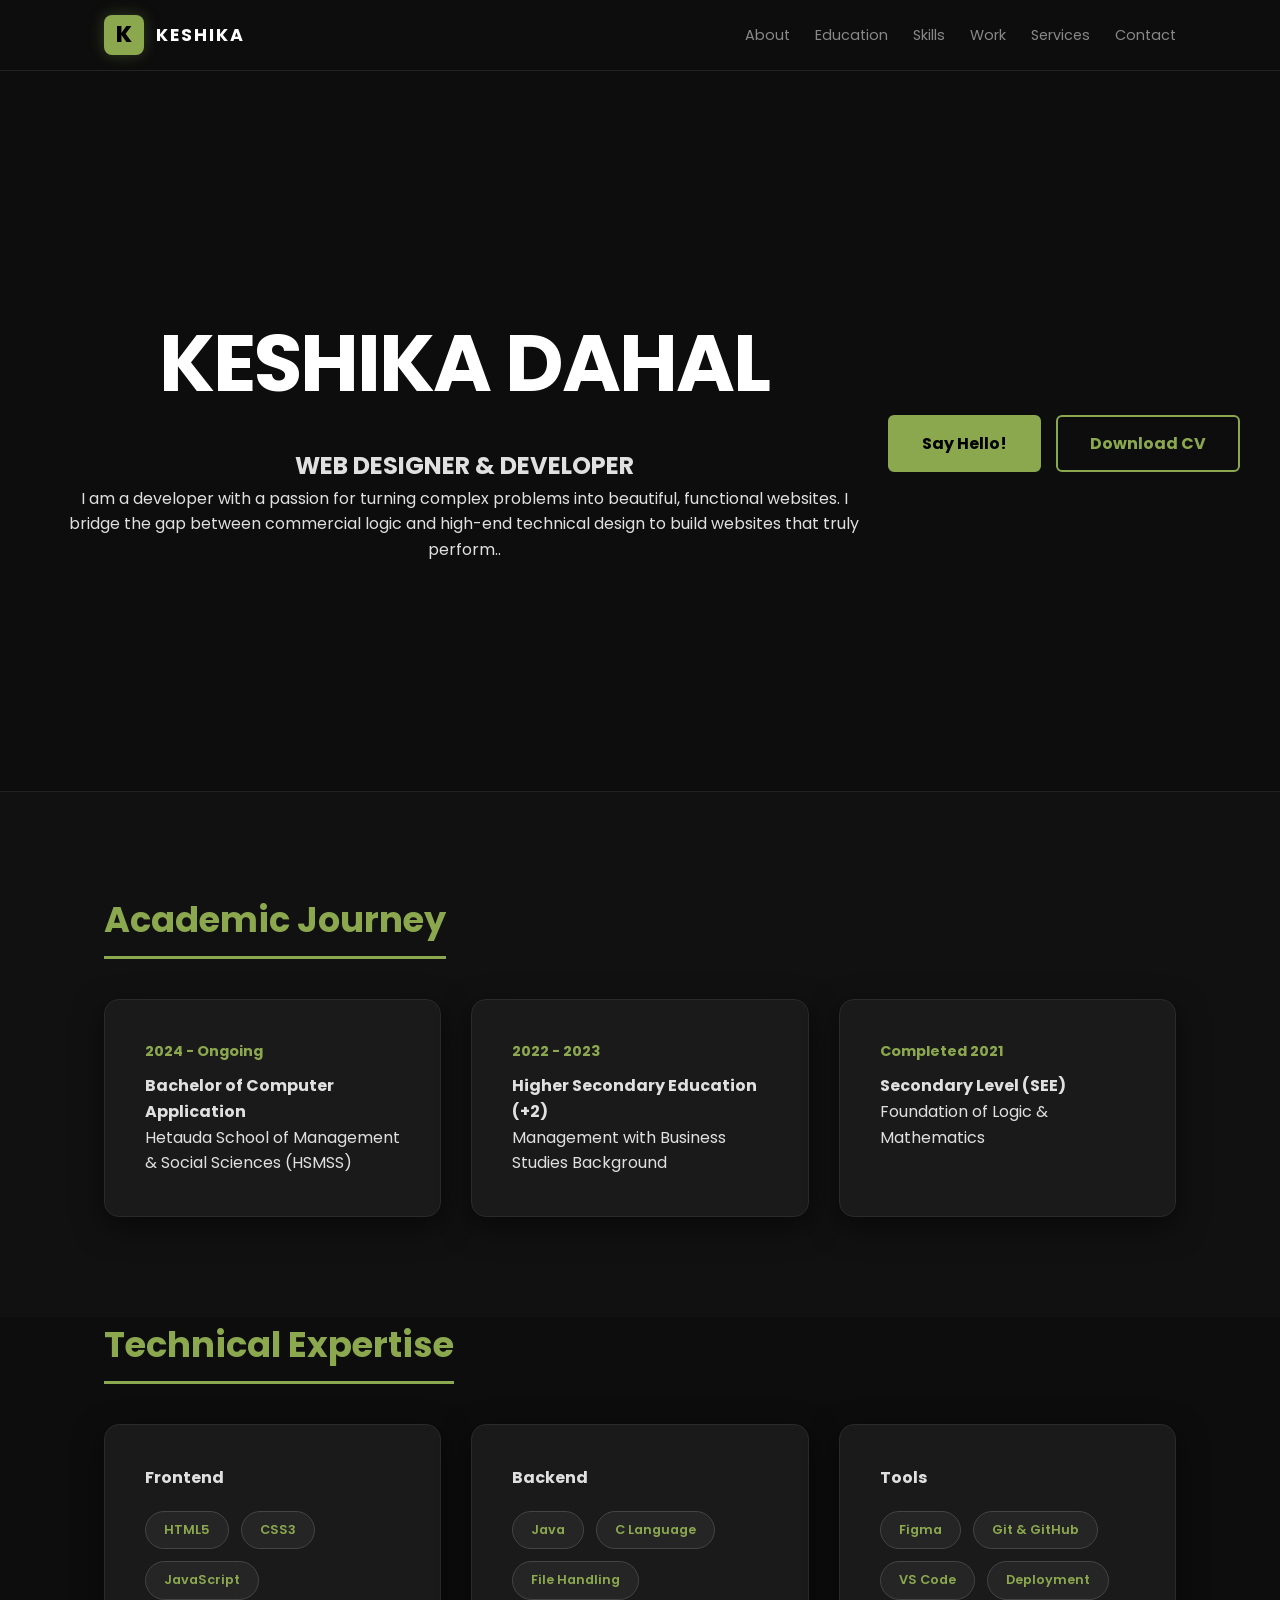
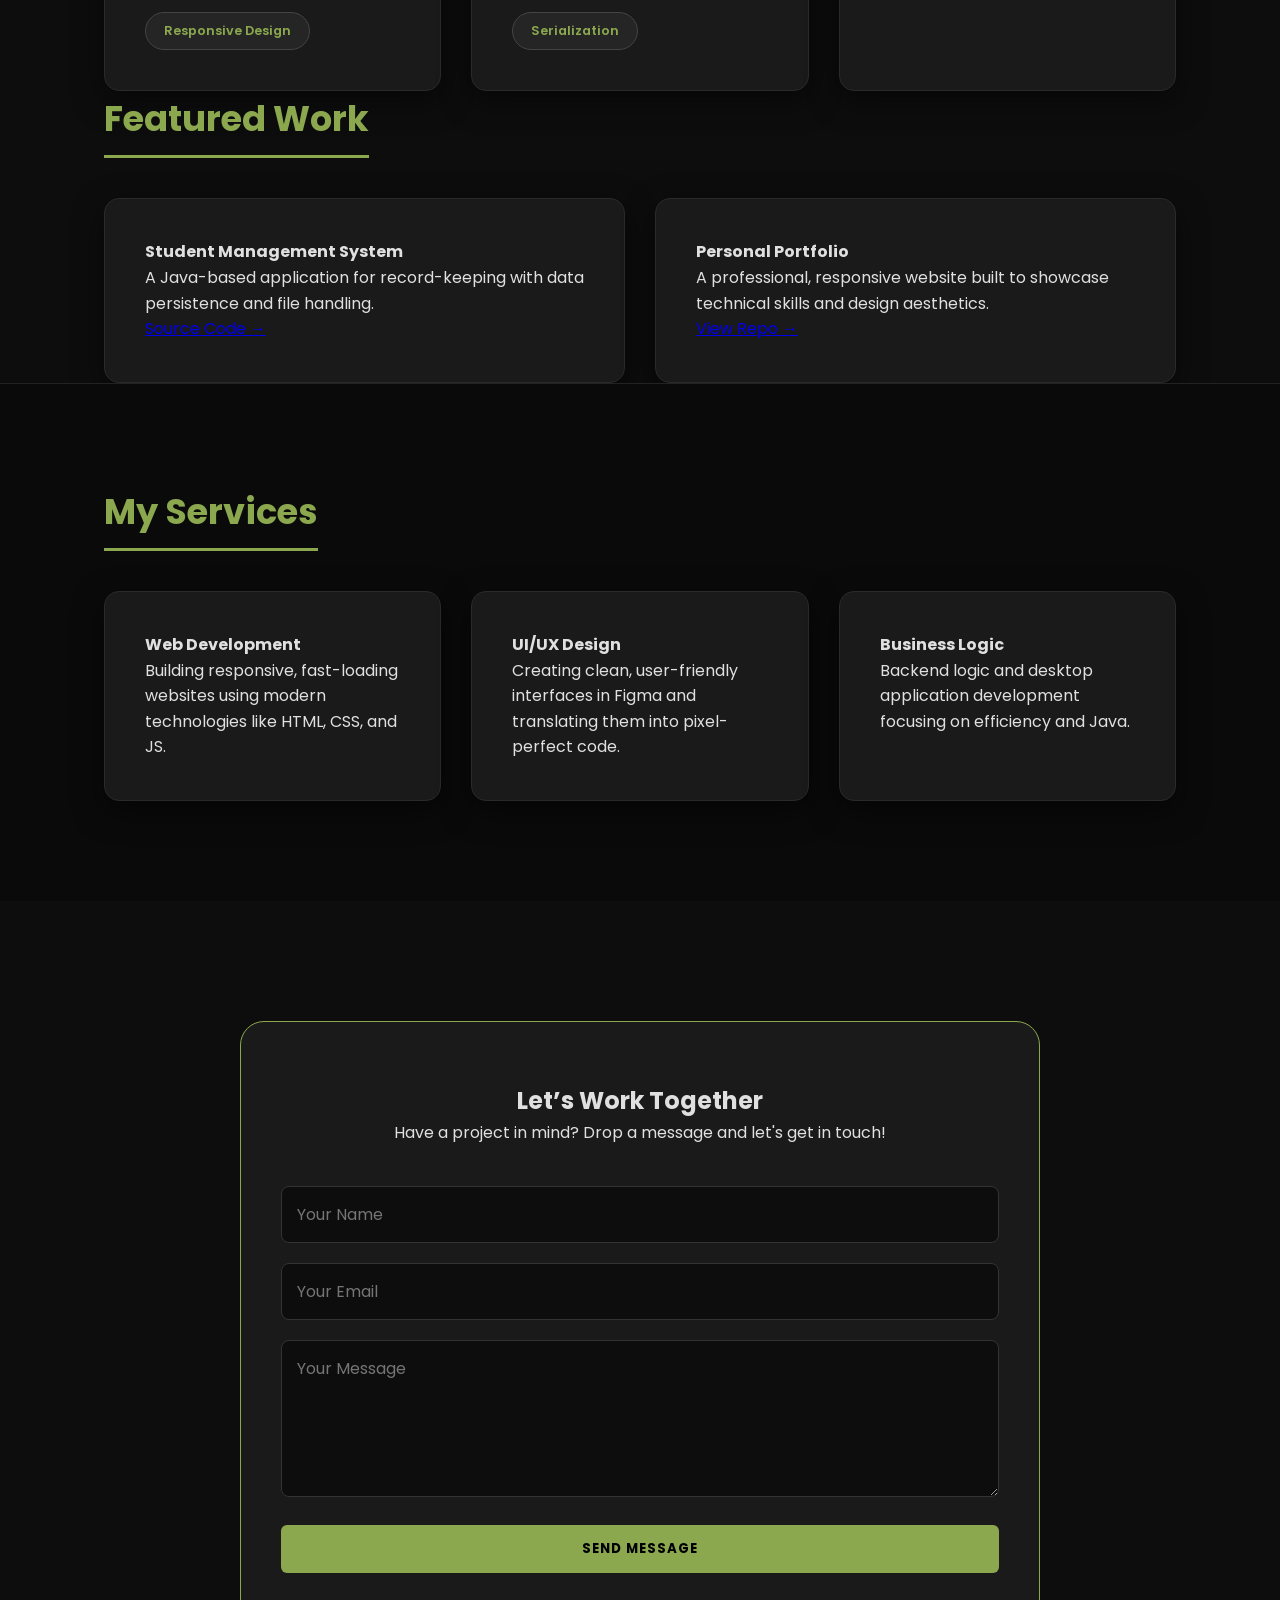
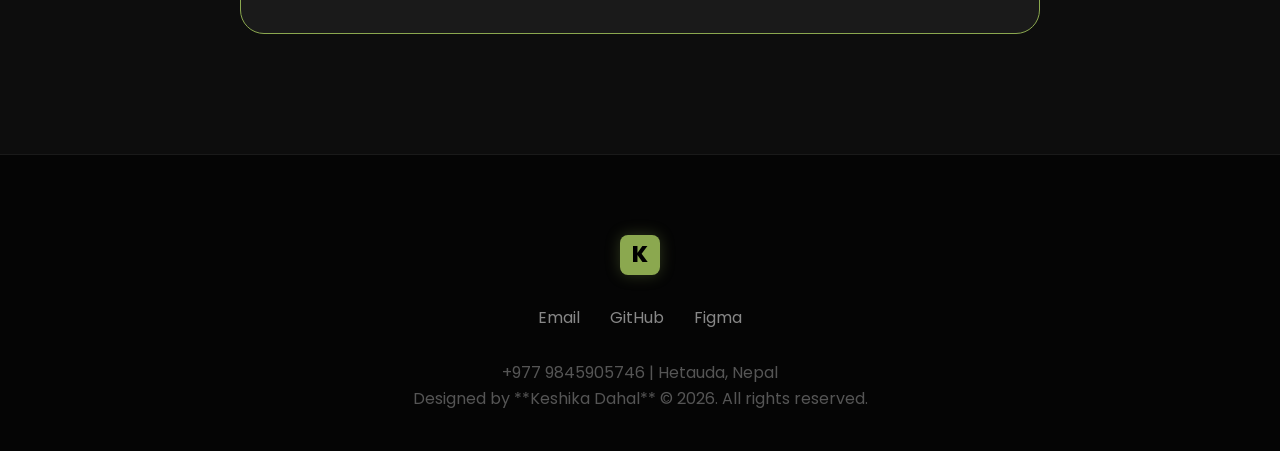
==== index.html @ 58e31f7b "Update index.html" ====
<!DOCTYPE html>
<html lang="en">
<head>
    <meta charset="UTF-8">
    <meta name="viewport" content="width=device-width, initial-scale=1.0">
    <title>Keshika Dahal | Portfolio</title>
    
    <link rel="icon" type="image/x-icon" href="favicon.ico">
    
    <link rel="stylesheet" href="style.css">
    <link href="https://fonts.googleapis.com/css2?family=Poppins:wght@300;400;600;700&display=swap" rel="stylesheet">
</head>
<body>

    <header>
        <nav class="container">
            <div class="logo-wrapper">
                <span class="logo-icon">K</span>
                <span class="logo-text">KESHIKA</span>
            </div>

            <input type="checkbox" id="menu-toggle">
            <label for="menu-toggle" class="hamburger">
                <span></span><span></span><span></span>
            </label>
            
            <ul class="nav-links">
                <li><a href="#about">About</a></li>
                <li><a href="#education">Education</a></li>
                <li><a href="#skills">Skills</a></li>
                <li><a href="#projects">Work</a></li>
                <li><a href="#services">Services</a></li>
                <li><a href="#contact">Contact</a></li>
            </ul>
        </nav>
    </header>

    <section id="about" class="hero container reveal">
        <div class="hero-content">
            <h1>KESHIKA DAHAL</h1>
            <h2>WEB DESIGNER & DEVELOPER</h2>
            <p>I am a developer with a passion for turning complex problems into beautiful, functional websites. I bridge the gap between commercial logic and high-end technical design to build websites that truly perform..</p>
</div>
            <div class="hero-btns">
                <a href="#contact" class="btn">Say Hello!</a>
                <a href="my-resume.pdf" download class="btn btn-outline">Download CV</a>
            </div>
        </div>
    </section>

    <section id="education" class="details-section reveal">
        <div class="container">
            <h3 class="section-title">Academic Journey</h3>
            <div class="edu-grid">
                <div class="edu-card">
                    <span class="date">2024 - Ongoing</span>
                    <h4>Bachelor of Computer Application</h4>
                    <p>Hetauda School of Management & Social Sciences (HSMSS)</p>
                </div>
                <div class="edu-card">
                    <span class="date">2022 - 2023</span>
                    <h4>Higher Secondary Education (+2)</h4>
                    <p>Management with Business Studies Background</p>
                </div>
                <div class="edu-card">
                    <span class="date">Completed 2021</span>
                    <h4>Secondary Level (SEE)</h4>
                    <p>Foundation of Logic & Mathematics</p>
                </div>
            </div>
        </div>
    </section>

    <section id="skills" class="container projects-section reveal">
        <h3 class="section-title">Technical Expertise</h3>
        <div class="projects-grid">
            <div class="proj-card">
                <h4>Frontend</h4>
                <div class="skills-wrapper">
                    <span class="tag">HTML5</span><span class="tag">CSS3</span>
                    <span class="tag">JavaScript</span><span class="tag">Responsive Design</span>
                </div>
            </div>
            <div class="proj-card">
                <h4>Backend</h4>
                <div class="skills-wrapper">
                    <span class="tag">Java</span><span class="tag">C Language</span>
                    <span class="tag">File Handling</span><span class="tag">Serialization</span>
                </div>
            </div>
            <div class="proj-card">
                <h4>Tools</h4>
                <div class="skills-wrapper">
                    <span class="tag">Figma</span><span class="tag">Git & GitHub</span>
                    <span class="tag">VS Code</span><span class="tag">Deployment</span>
                </div>
            </div>
        </div>
    </section>

    <section id="projects" class="container projects-section reveal">
        <h3 class="section-title">Featured Work</h3>
        <div class="projects-grid">
            <div class="proj-card">
                <h4>Student Management System</h4>
                <p>A Java-based application for record-keeping with data persistence and file handling.</p>
                <a href="#" class="proj-link">Source Code →</a>
            </div>
            <div class="proj-card">
                <h4>Personal Portfolio</h4>
                <p>A professional, responsive website built to showcase technical skills and design aesthetics.</p>
                <a href="https://github.com/keshika043" class="proj-link">View Repo →</a>
            </div>
        </div>
    </section>

    <section id="services" class="services-section reveal">
        <div class="container">
            <h3 class="section-title">My Services</h3>
            <div class="projects-grid">
                <div class="proj-card">
                    <h4>Web Development</h4>
                    <p>Building responsive, fast-loading websites using modern technologies like HTML, CSS, and JS.</p>
                </div>
                <div class="proj-card">
                    <h4>UI/UX Design</h4>
                    <p>Creating clean, user-friendly interfaces in Figma and translating them into pixel-perfect code.</p>
                </div>
                <div class="proj-card">
                    <h4>Business Logic</h4>
                    <p>Backend logic and desktop application development focusing on efficiency and Java.</p>
                </div>
            </div>
        </div>
    </section>

    <section id="contact" class="contact-section container reveal">
        <div class="contact-box">
            <h2>Let’s Work Together</h2>
            <p>Have a project in mind? Drop a message and let's get in touch!</p>
            
            <form action="https://formspree.io/f/xeernqye" method="post" enctype="text/plain" class="contact-form">
                <div class="form-group">
                    <input type="text" name="name" placeholder="Your Name" required>
                </div>
                <div class="form-group">
                    <input type="email" name="email" placeholder="Your Email" required>
                </div>
                <div class="form-group">
                    <textarea name="message" rows="5" placeholder="Your Message" required></textarea>
                </div>
                <button type="submit" class="btn btn-submit">Send Message</button>
            </form>
        </div>
    </section>

    <footer>
        <div class="container">
            <div class="logo-wrapper" style="justify-content: center; margin-bottom: 20px;">
                <span class="logo-icon">K</span>
            </div>
            <div class="contact-methods">
                <a href="mailto:keshikadahal32@gmail.com">Email</a>
                <a href="https://github.com/keshika043">GitHub</a>
                <a href="https://figma.com/@keshika18">Figma</a>
            </div>
            <p>+977 9845905746 | Hetauda, Nepal</p>
            <p class="copyright">Designed by **Keshika Dahal** &copy; 2026. All rights reserved.</p>
        </div>
    </footer>

    <script>
        const observer = new IntersectionObserver((entries) => {
            entries.forEach(entry => {
                if (entry.isIntersecting) {
                    entry.target.classList.add('active');
                }
            });
        }, { threshold: 0.1 });
        document.querySelectorAll('.reveal').forEach((el) => observer.observe(el));
    </script>
</body>
</html>
---- style.css ----
:root {
    --primary: #8BA84F;   
    --accent: #1A1A1A;    
    --bg-dark: #0D0D0D;   
    --text-main: #E0E0E0; 
    --text-light: #fff;
    --card-shadow: 0 10px 30px rgba(0, 0, 0, 0.5);
}

* {
    margin: 0; padding: 0;
    box-sizing: border-box;
    font-family: 'Poppins', sans-serif;
    scroll-behavior: smooth;
}

body { background-color: var(--bg-dark); color: var(--text-main); line-height: 1.6; overflow-x: hidden; }
.container { max-width: 1200px; margin: 0 auto; padding: 0 5%; }

/* Reveal Animation */
.reveal { opacity: 0; transform: translateY(40px); transition: all 0.9s ease-out; }
.reveal.active { opacity: 1; transform: translateY(0); }

/* Logo Styling */
.logo-wrapper { display: flex; align-items: center; gap: 12px; }
.logo-icon {
    background: var(--primary);
    color: #000;
    font-weight: 800;
    font-size: 1.4rem;
    width: 40px;
    height: 40px;
    display: flex;
    justify-content: center;
    align-items: center;
    border-radius: 8px;
    box-shadow: 0 0 15px rgba(139, 168, 79, 0.3);
}
.logo-text {
    color: var(--text-light);
    font-weight: 700;
    letter-spacing: 2px;
    font-size: 1.1rem;
}

/* Header & Nav */
header { background-color: var(--bg-dark); border-bottom: 1px solid #222; padding: 15px 0; position: sticky; top: 0; z-index: 1000; }
nav { display: flex; justify-content: space-between; align-items: center; }
.nav-links { display: flex; list-style: none; }
.nav-links li a { color: #888; text-decoration: none; font-size: 0.9rem; margin-left: 25px; transition: 0.3s; }
.nav-links li a:hover { color: var(--primary); }

#menu-toggle { display: none; }

/* Hero */
.hero { 
    display: flex; 
    justify-content: center; 
    align-items: center; 
    text-align: center; /* This centers all your text */
    padding: 150px 0; 
    min-height: 80vh; /* Makes it feel big and airy */
}

.hero-content { 
    max-width: 800px; /* Keeps the text from stretching too wide */
    margin: 0 auto;
}

.hero-content h1 { 
    font-size: 5rem; /* Larger, more confident title */
    color: var(--text-light); 
    letter-spacing: -2px; 
    margin-bottom: 20px;
}

.hero-btns { 
    justify-content: center; /* Centers your buttons */
    margin-top: 40px; 
}
/* Buttons */
.hero-btns { display: flex; gap: 15px; margin-top: 25px; }
.btn {
    display: inline-block; padding: 14px 32px; background: var(--primary);
    color: #000; text-decoration: none; font-weight: 700;
    border-radius: 6px; transition: 0.3s; border: 2px solid var(--primary);
    cursor: pointer;
}
.btn:hover { background: transparent; color: var(--primary); transform: translateY(-5px); }
.btn-outline { background: transparent; color: var(--primary); }

/* Details Sections */
.details-section { background-color: #111; padding: 100px 0; border-top: 1px solid #222; }
.services-section { padding: 100px 0; background-color: #0A0A0A; border-top: 1px solid #222; }
.section-title { font-size: 2.2rem; color: var(--primary); margin-bottom: 40px; border-bottom: 3px solid var(--primary); display: inline-block; padding-bottom: 8px; }

/* Grids */
.edu-grid, .projects-grid { display: grid; grid-template-columns: repeat(auto-fit, minmax(300px, 1fr)); gap: 30px; }
.edu-card, .proj-card { 
    background: var(--accent); padding: 40px; border-radius: 15px; 
    box-shadow: var(--card-shadow); transition: 0.4s; border: 1px solid #2a2a2a;
}
.edu-card:hover, .proj-card:hover { transform: translateY(-12px); border-color: var(--primary); }
.date { font-weight: 700; color: var(--primary); font-size: 0.9rem; margin-bottom: 10px; display: block; }

/* Tags */
.skills-wrapper { display: flex; flex-wrap: wrap; gap: 12px; margin-top: 20px; }
.tag { background: #252525; padding: 8px 18px; border-radius: 30px; color: var(--primary); font-size: 0.8rem; font-weight: 600; border: 1px solid #444; }

/* Contact Form */
.contact-section { padding: 120px 0; text-align: center; }
.contact-box { background: var(--accent); padding: 60px 40px; border-radius: 24px; border: 1px solid var(--primary); max-width: 800px; margin: 0 auto; }
.contact-form { margin-top: 40px; display: flex; flex-direction: column; gap: 20px; text-align: left; }
.form-group input, .form-group textarea {
    width: 100%; padding: 15px; background: #0D0D0D; border: 1px solid #333; border-radius: 8px;
    color: var(--text-main); font-size: 1rem; transition: 0.3s; outline: none;
}
.btn-submit { width: 100%; border: none; text-transform: uppercase; letter-spacing: 1px; }

/* Footer */
footer { background: #050505; color: #555; padding: 80px 0 40px; text-align: center; border-top: 1px solid #1a1a1a; }
.contact-methods { display: flex; justify-content: center; gap: 30px; margin: 30px 0; }
.contact-methods a { color: #888; text-decoration: none; font-size: 1rem; transition: 0.3s; }
.contact-methods a:hover { color: var(--primary); }

/* Responsive Mobile Logic */
@media (max-width: 850px) {
    .hero { flex-direction: column-reverse; text-align: center; }
    .hero-content h1 { font-size: 2.8rem; }
    
    .hamburger { 
        display: flex; 
        flex-direction: column; 
        gap: 4px; 
        cursor: pointer;
        margin-left: auto; 
    }
    .hamburger span { width: 22px; height: 3px; background: white; border-radius: 2px; }

    .nav-links { 
        display: none; 
        position: absolute; 
        top: 60px; 
        left: 0; 
        width: 100%; 
        background: var(--bg-dark); 
        flex-direction: column; 
        padding: 20px 0; 
        border-bottom: 1px solid #222;
    }
    .nav-links li { margin: 10px 0; text-align: center; }
    .nav-links li a { margin-left: 0; }
    #menu-toggle:checked ~ .nav-links { display: flex; }
}
/* Skill Chips Styling */
.skills-container {
    display: flex;
    flex-wrap: wrap;
    justify-content: center; /* Centering since we have no photo */
    gap: 12px;
    margin-top: 30px;
}

.skill-chip {
    padding: 10px 22px;
    background: rgba(139, 168, 79, 0.1); /* Very light olive tint */
    border: 1px solid var(--primary); /* Your olive green border */
    color: var(--primary);
    border-radius: 50px;
    font-size: 0.9rem;
    font-weight: 600;
    transition: all 0.3s ease;
    cursor: default;
}

/* The Hover Effect - Makes it feel like an App */
.skill-chip:hover {
    background: var(--primary);
    color: #0c120c; /* Your dark background color */
    transform: translateY(-5px);
    box-shadow: 0 5px 15px rgba(139, 168, 79, 0.4);
}
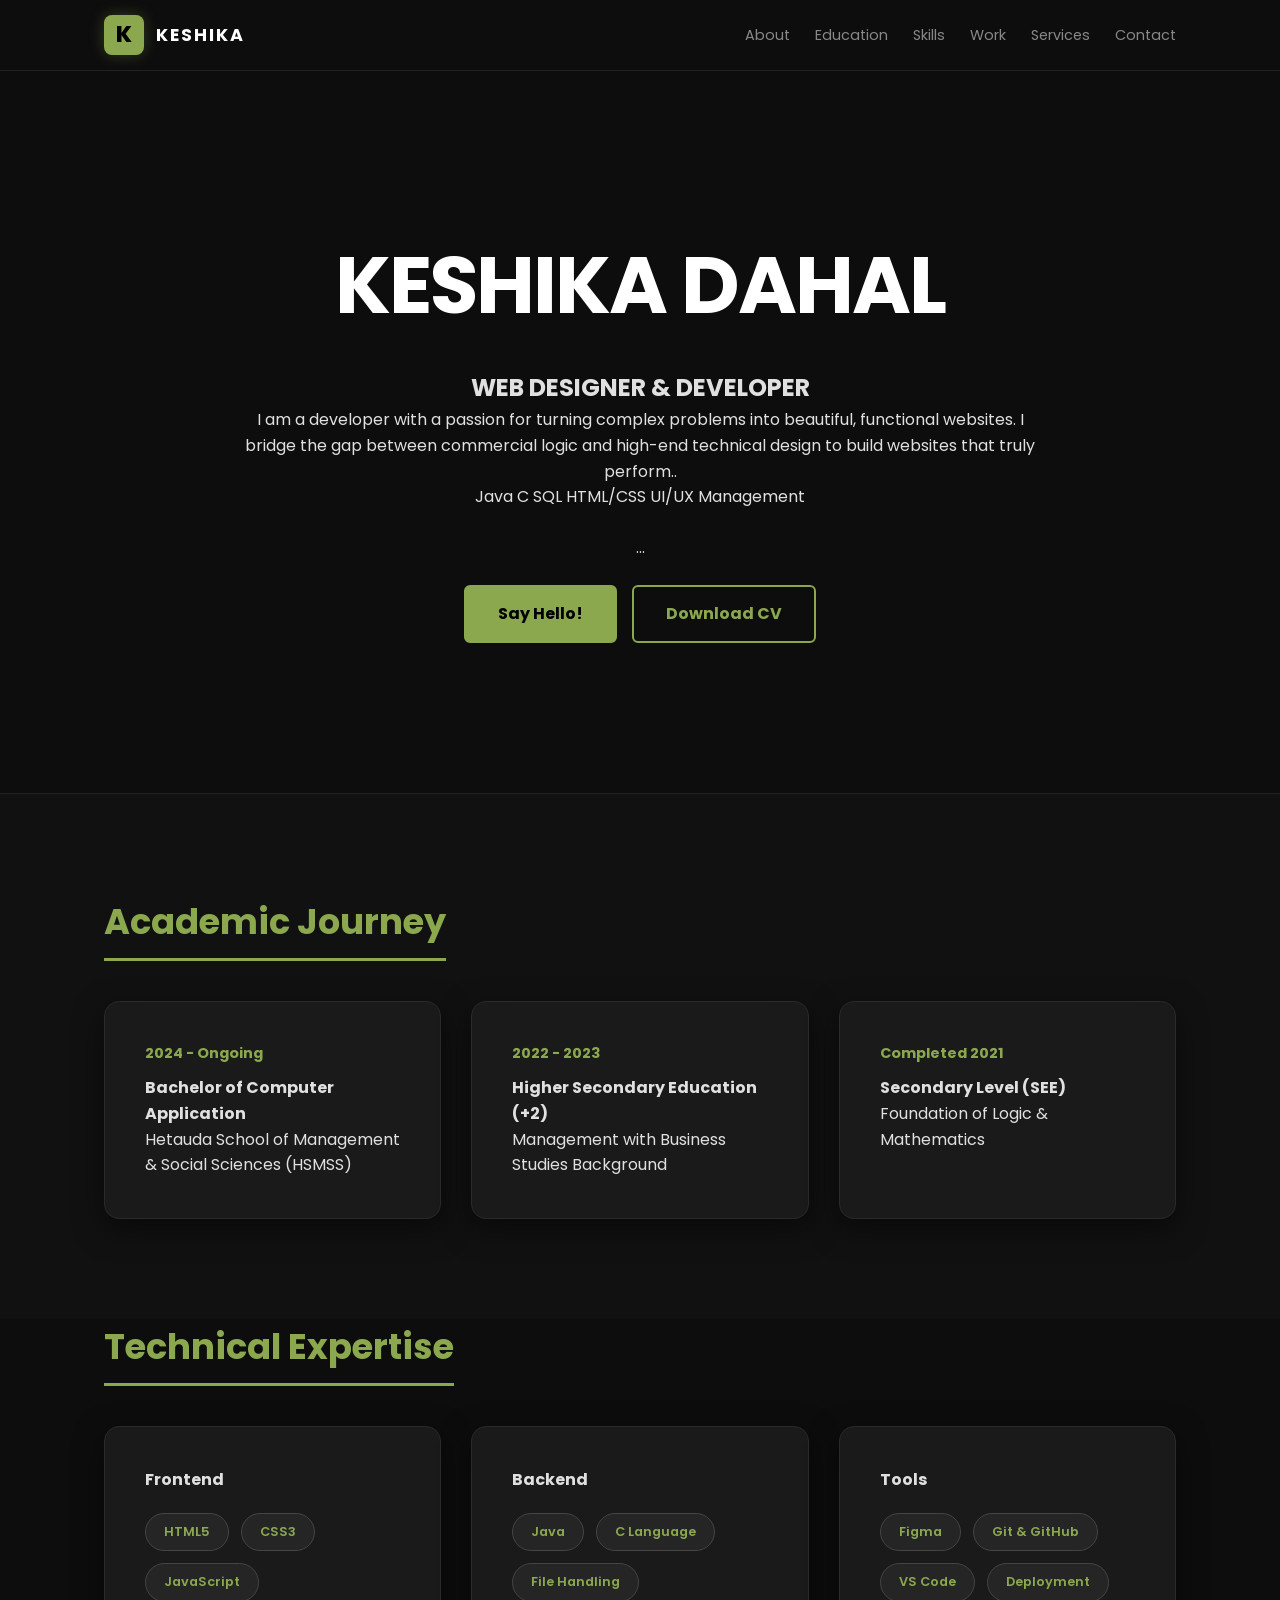
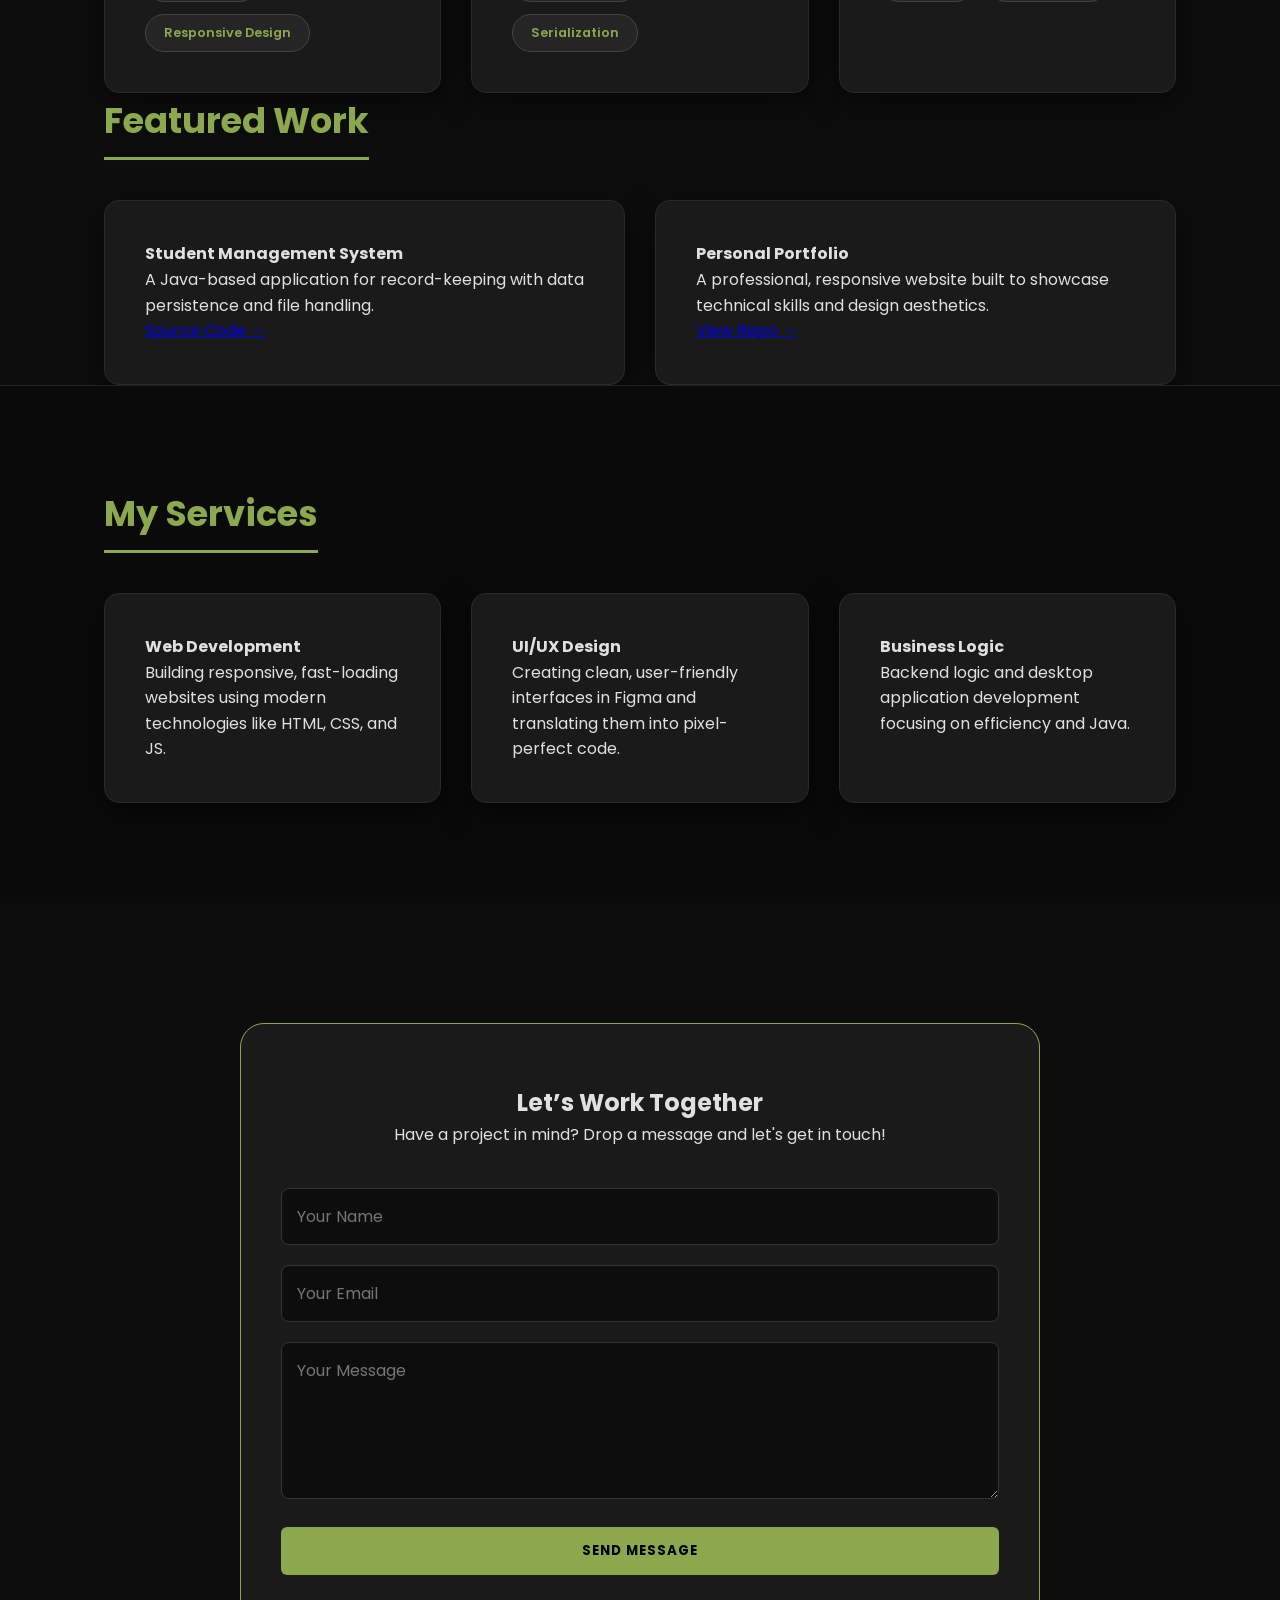
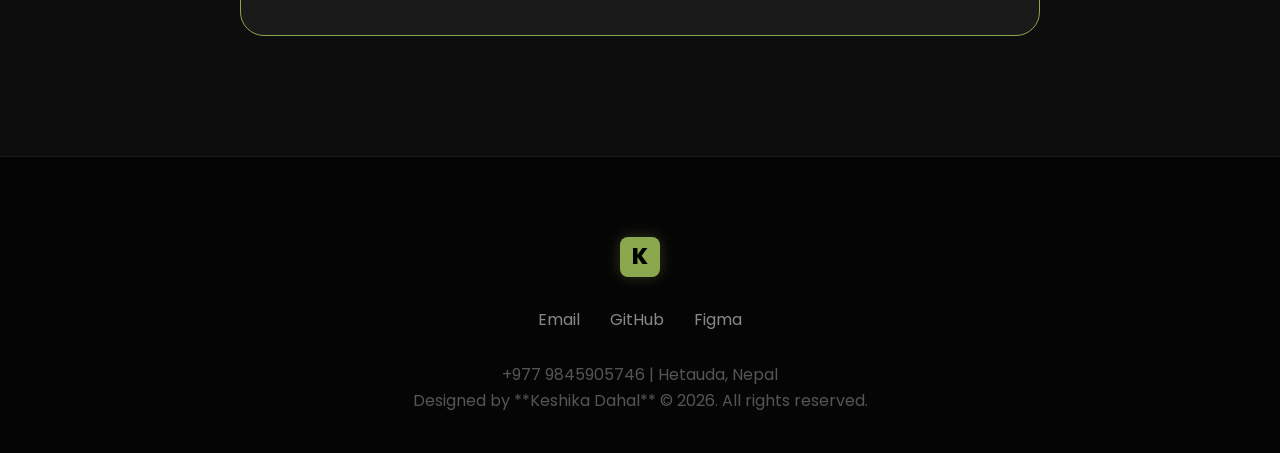
==== commit 66836141: "Update index.html" ====
--- a/index.html
+++ b/index.html
@@ -40,6 +40,18 @@
             <h1>KESHIKA DAHAL</h1>
             <h2>WEB DESIGNER & DEVELOPER</h2>
             <p>I am a developer with a passion for turning complex problems into beautiful, functional websites. I bridge the gap between commercial logic and high-end technical design to build websites that truly perform..</p>
+
+<div class="skills-container">
+    <span class="skill-chip">Java</span>
+    <span class="skill-chip">C</span>
+    <span class="skill-chip">SQL</span>
+    <span class="skill-chip">HTML/CSS</span>
+    <span class="skill-chip">UI/UX</span>
+    <span class="skill-chip">Management</span>
+</div>
+
+<div class="hero-btns">
+...
 </div>
             <div class="hero-btns">
                 <a href="#contact" class="btn">Say Hello!</a>
--- a/style.css
+++ b/style.css
@@ -152,31 +152,3 @@
     .nav-links li a { margin-left: 0; }
     #menu-toggle:checked ~ .nav-links { display: flex; }
 }
-/* Skill Chips Styling */
-.skills-container {
-    display: flex;
-    flex-wrap: wrap;
-    justify-content: center; /* Centering since we have no photo */
-    gap: 12px;
-    margin-top: 30px;
-}
-
-.skill-chip {
-    padding: 10px 22px;
-    background: rgba(139, 168, 79, 0.1); /* Very light olive tint */
-    border: 1px solid var(--primary); /* Your olive green border */
-    color: var(--primary);
-    border-radius: 50px;
-    font-size: 0.9rem;
-    font-weight: 600;
-    transition: all 0.3s ease;
-    cursor: default;
-}
-
-/* The Hover Effect - Makes it feel like an App */
-.skill-chip:hover {
-    background: var(--primary);
-    color: #0c120c; /* Your dark background color */
-    transform: translateY(-5px);
-    box-shadow: 0 5px 15px rgba(139, 168, 79, 0.4);
-}
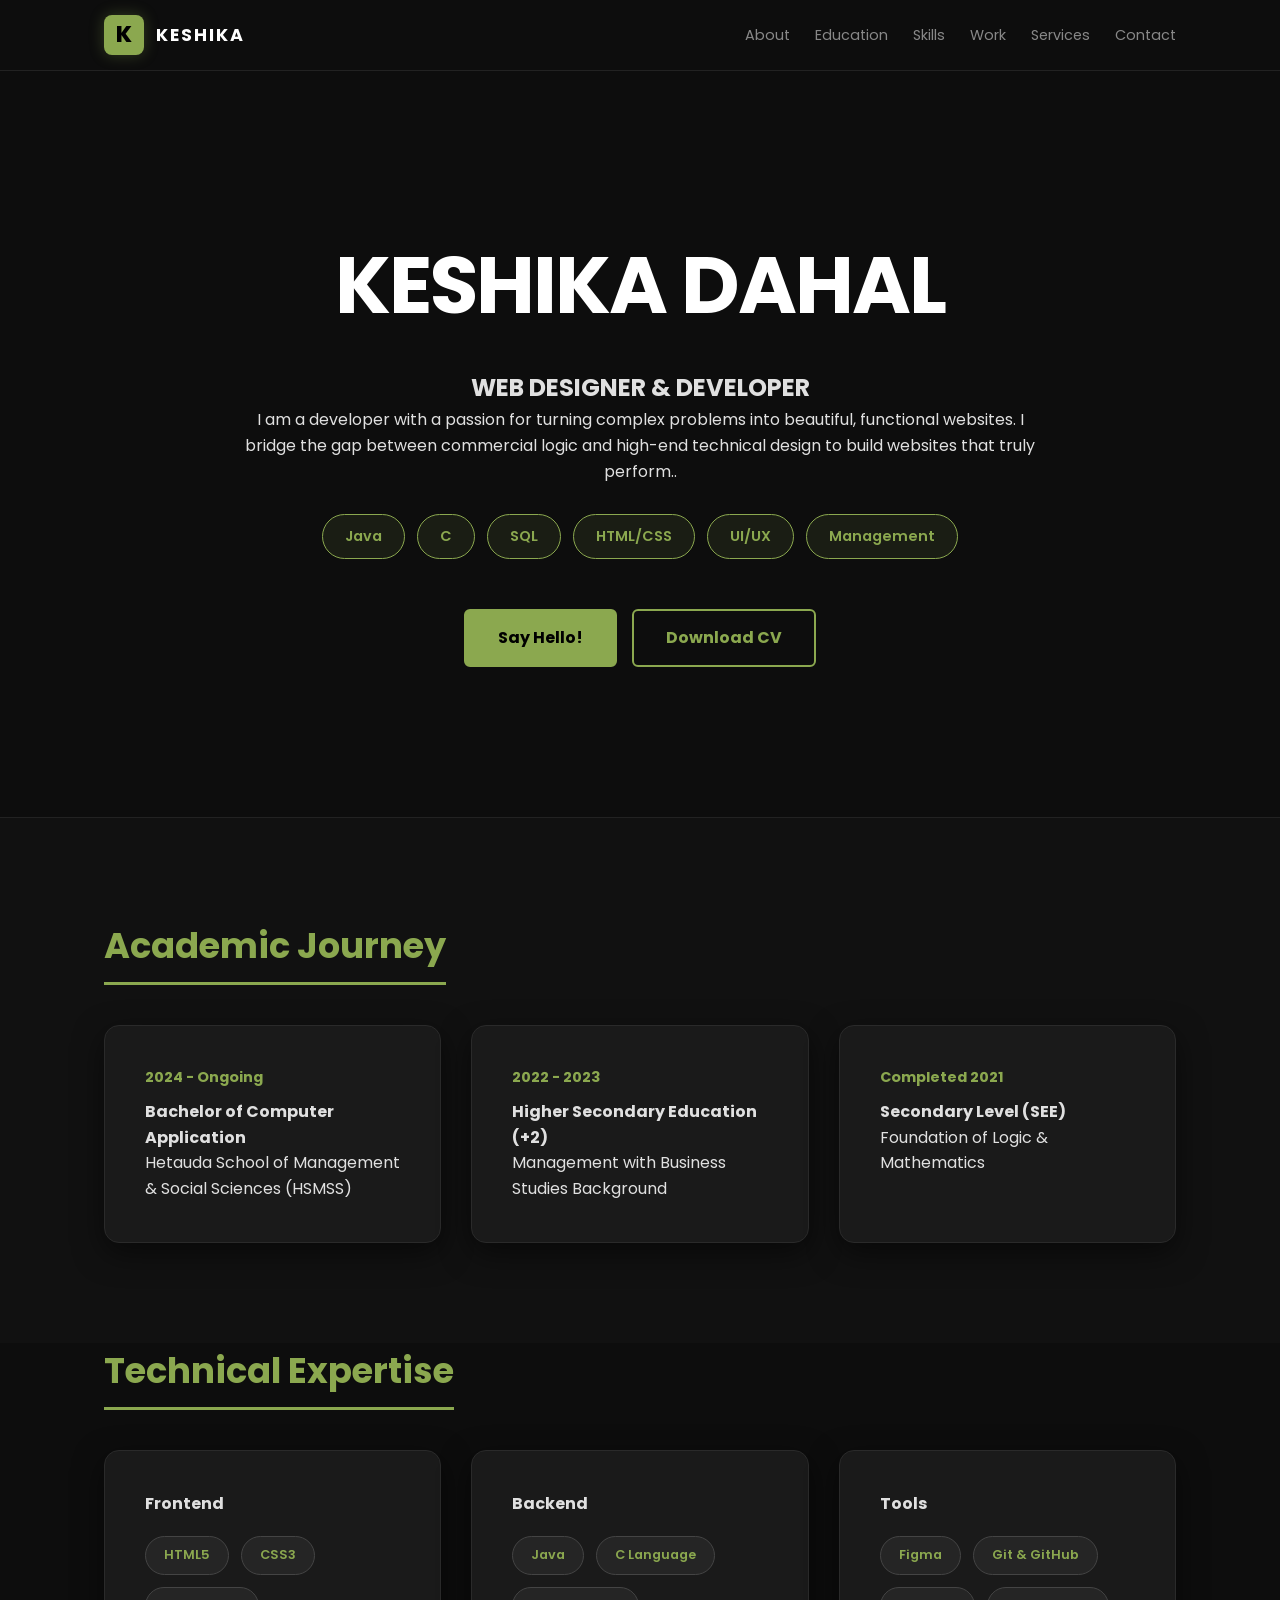
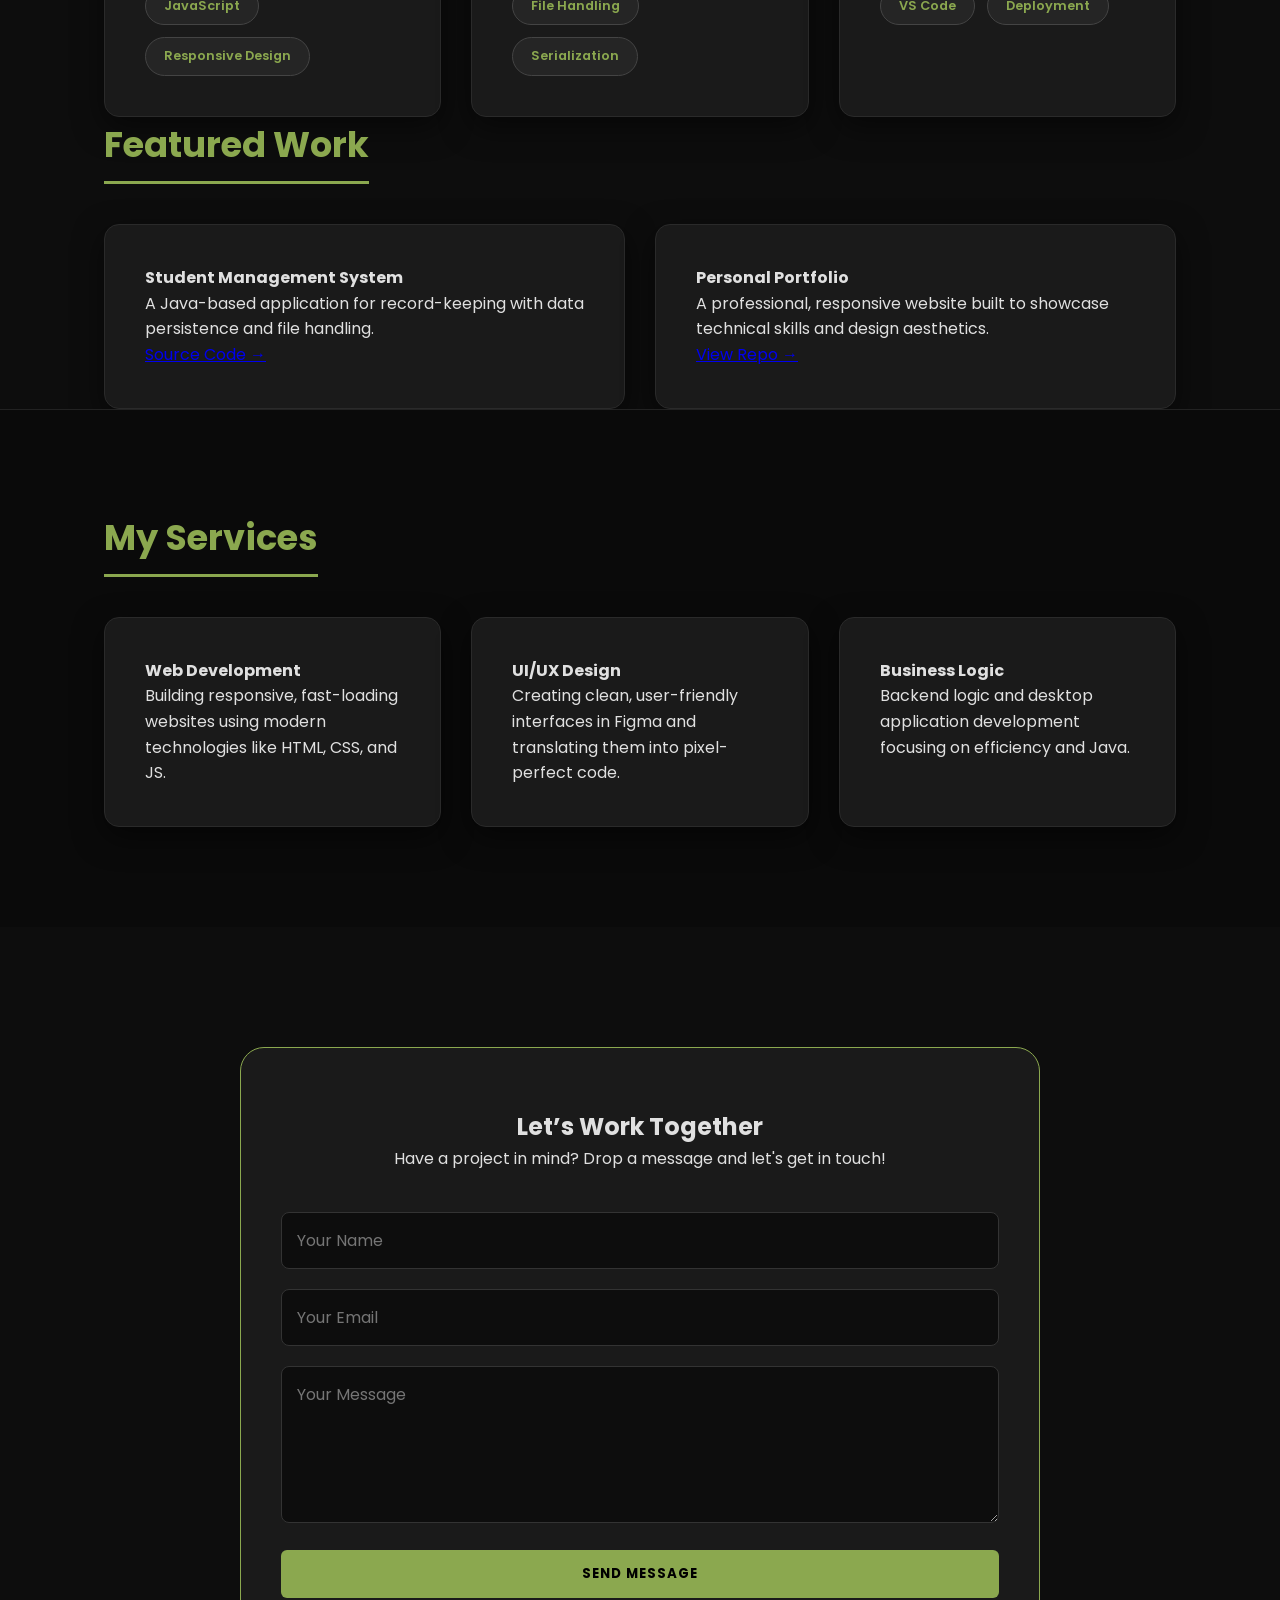
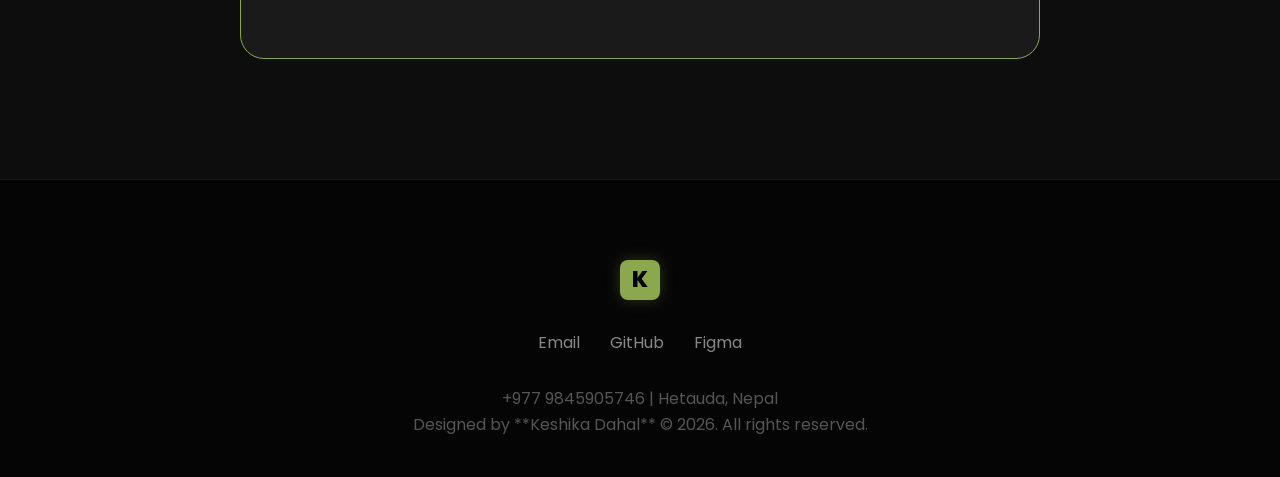
==== commit ea25df8e: "Update index.html" ====
--- a/index.html
+++ b/index.html
@@ -51,7 +51,6 @@
 </div>
 
 <div class="hero-btns">
-...
 </div>
             <div class="hero-btns">
                 <a href="#contact" class="btn">Say Hello!</a>
--- a/style.css
+++ b/style.css
@@ -152,3 +152,31 @@
     .nav-links li a { margin-left: 0; }
     #menu-toggle:checked ~ .nav-links { display: flex; }
 }
+/* Skill Chips Styling */
+.skills-container {
+    display: flex;
+    flex-wrap: wrap;
+    justify-content: center; /* Centering since we have no photo */
+    gap: 12px;
+    margin-top: 30px;
+}
+
+.skill-chip {
+    padding: 10px 22px;
+    background: rgba(139, 168, 79, 0.1); /* Very light olive tint */
+    border: 1px solid var(--primary); /* Your olive green border */
+    color: var(--primary);
+    border-radius: 50px;
+    font-size: 0.9rem;
+    font-weight: 600;
+    transition: all 0.3s ease;
+    cursor: default;
+}
+
+/* The Hover Effect - Makes it feel like an App */
+.skill-chip:hover {
+    background: var(--primary);
+    color: #0c120c; /* Your dark background color */
+    transform: translateY(-5px);
+    box-shadow: 0 5px 15px rgba(139, 168, 79, 0.4);
+}
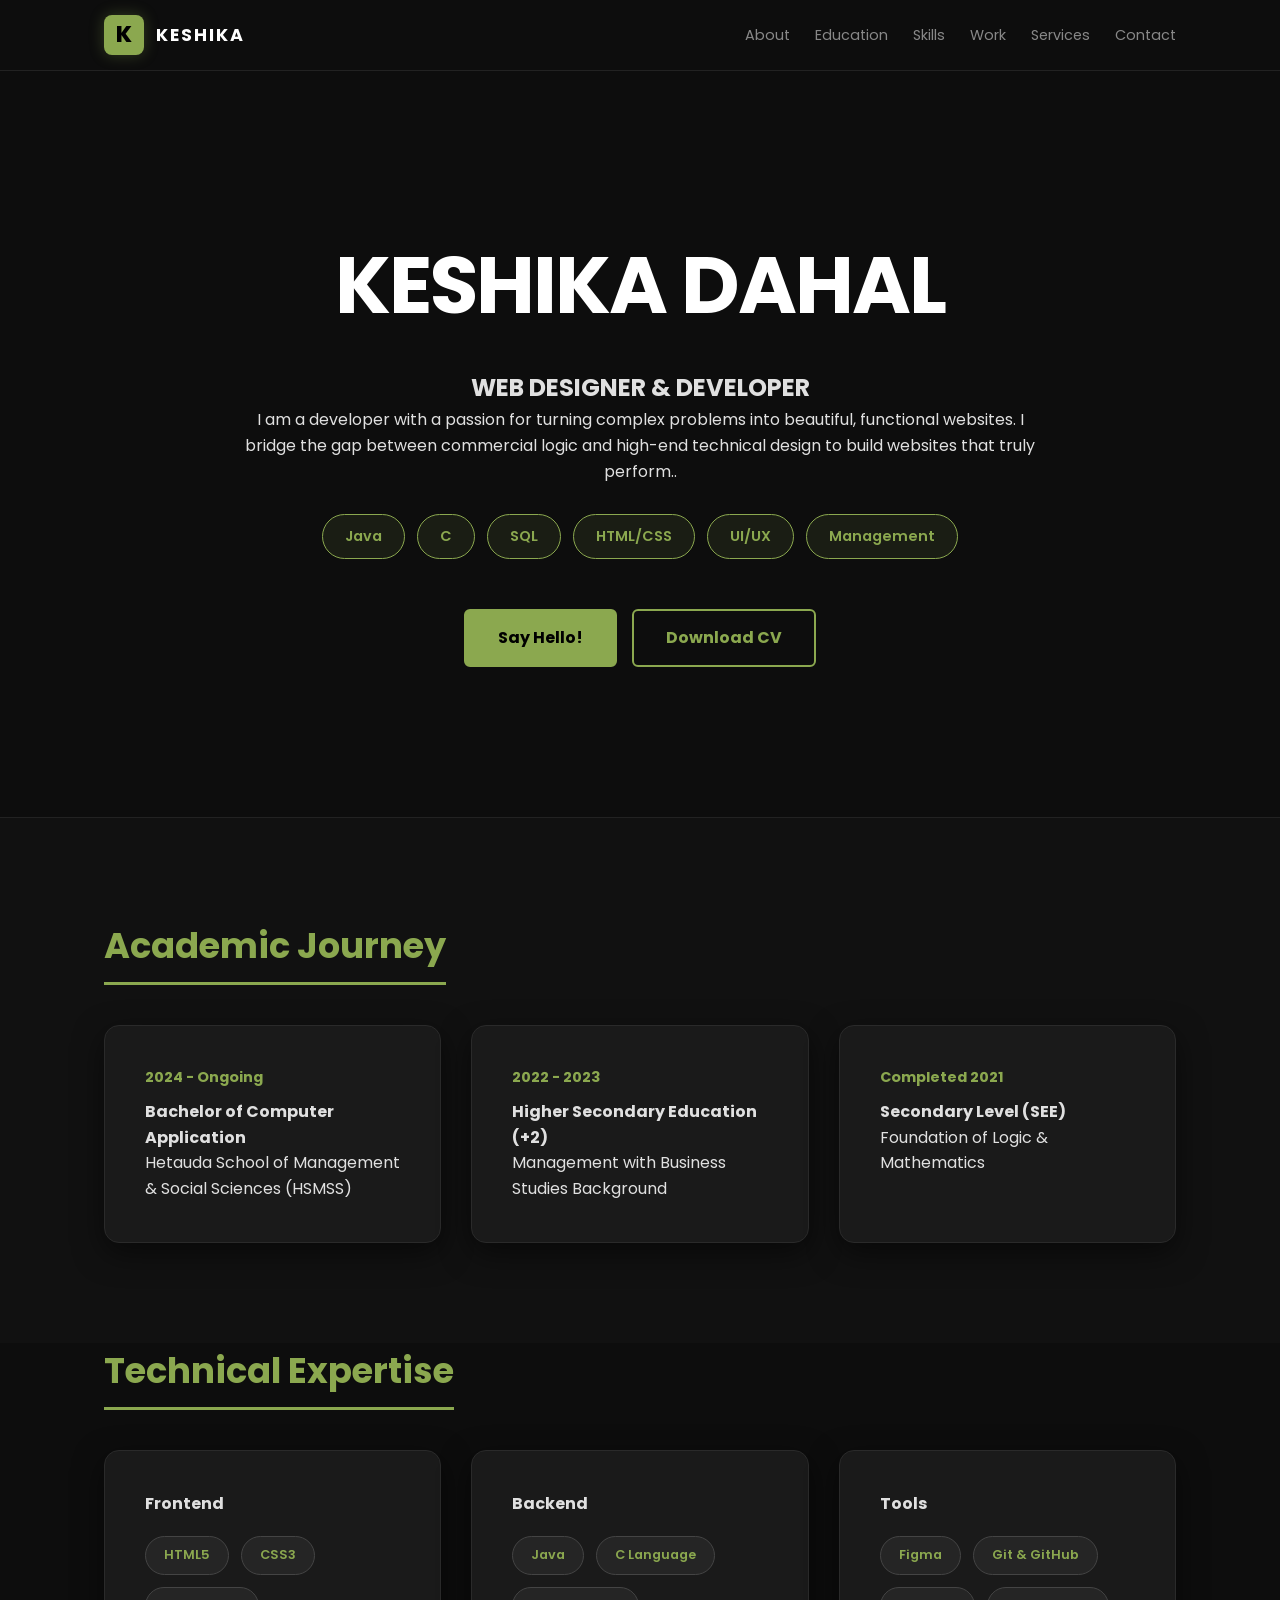
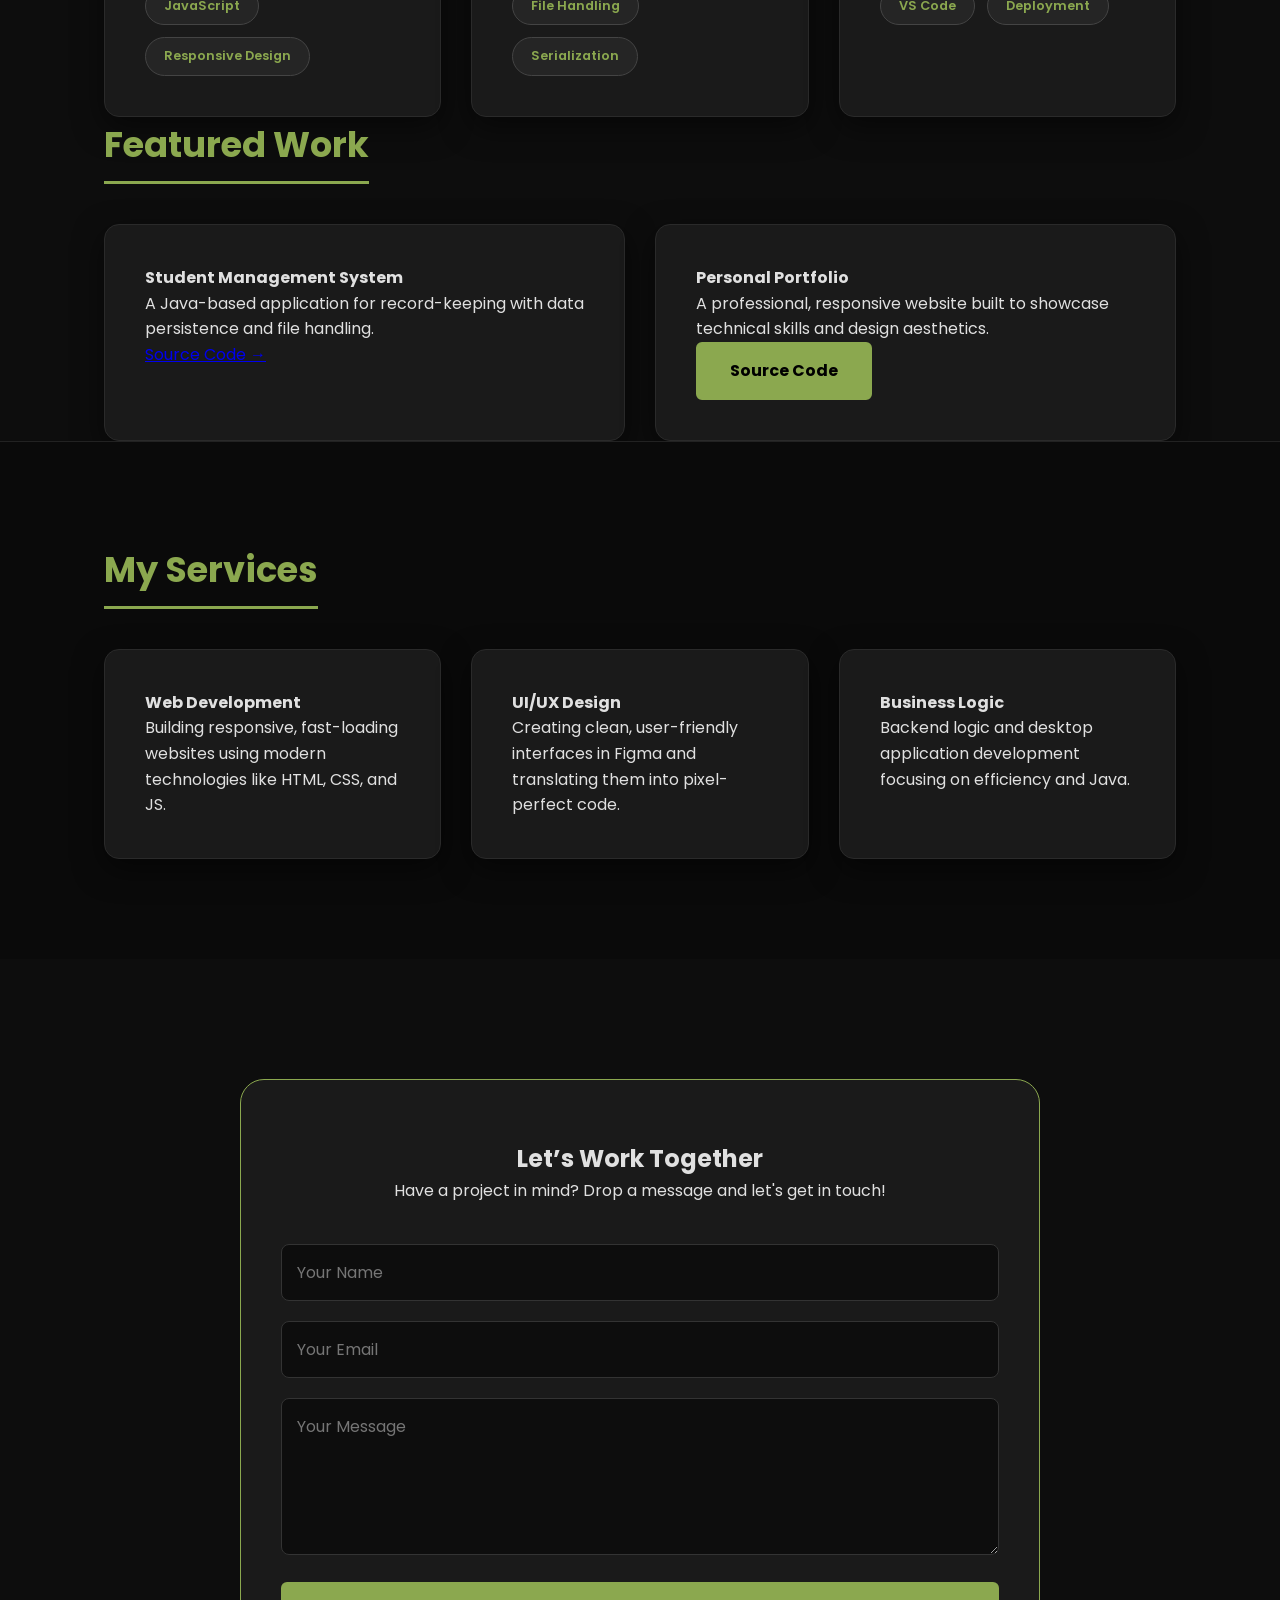
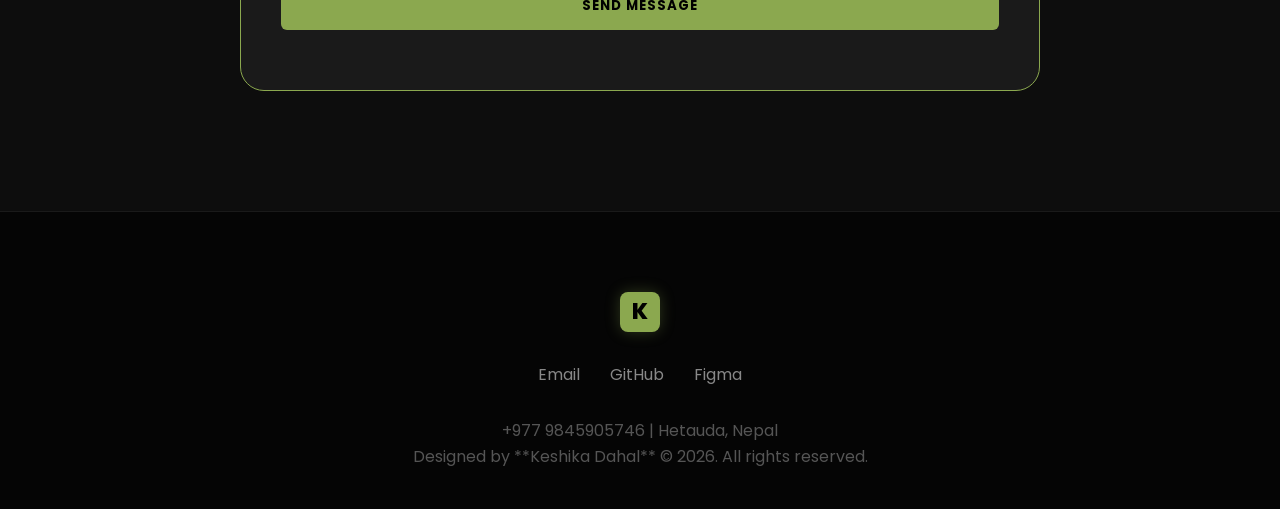
==== commit 3e46da8c: "Update index.html" ====
--- a/index.html
+++ b/index.html
@@ -120,7 +120,7 @@
             <div class="proj-card">
                 <h4>Personal Portfolio</h4>
                 <p>A professional, responsive website built to showcase technical skills and design aesthetics.</p>
-                <a href="https://github.com/keshika043" class="proj-link">View Repo →</a>
+                <a href="your-link-here" class="btn primary-btn btn-sm">Source Code</a>
             </div>
         </div>
     </section>
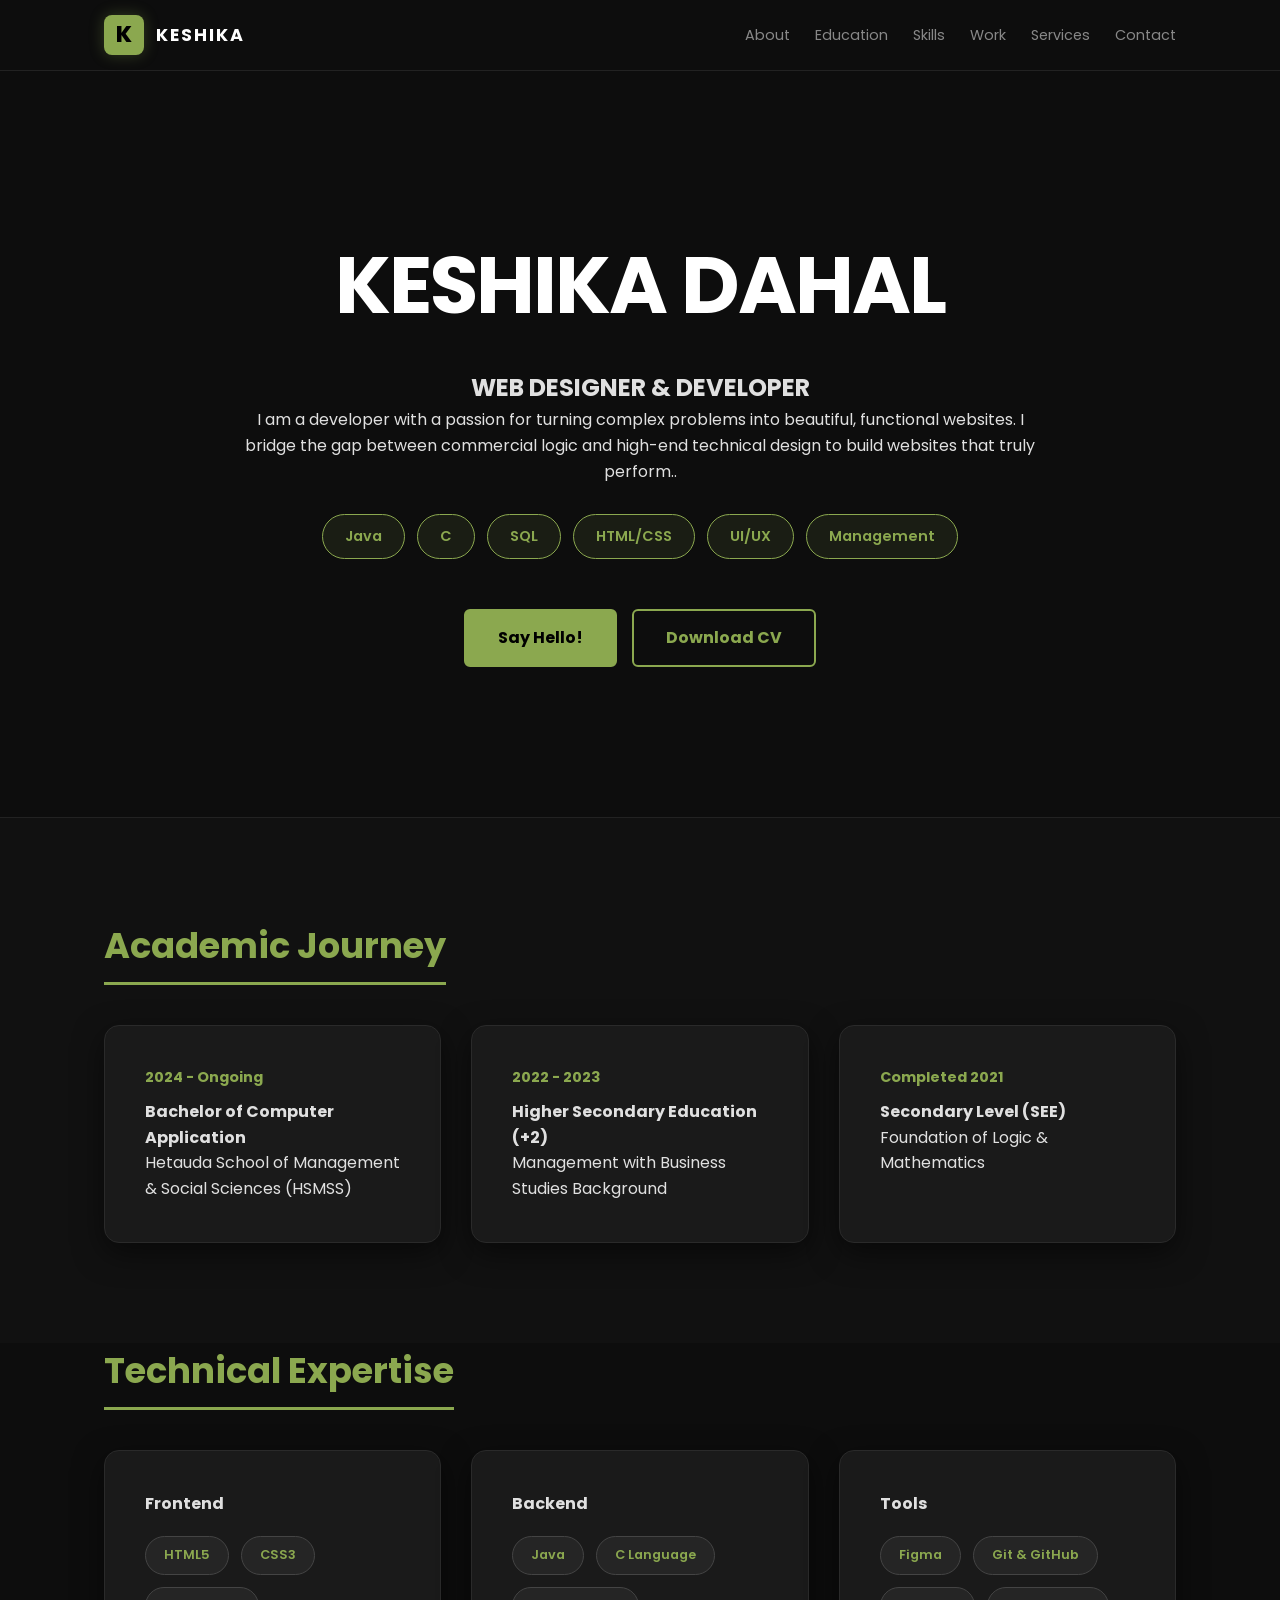
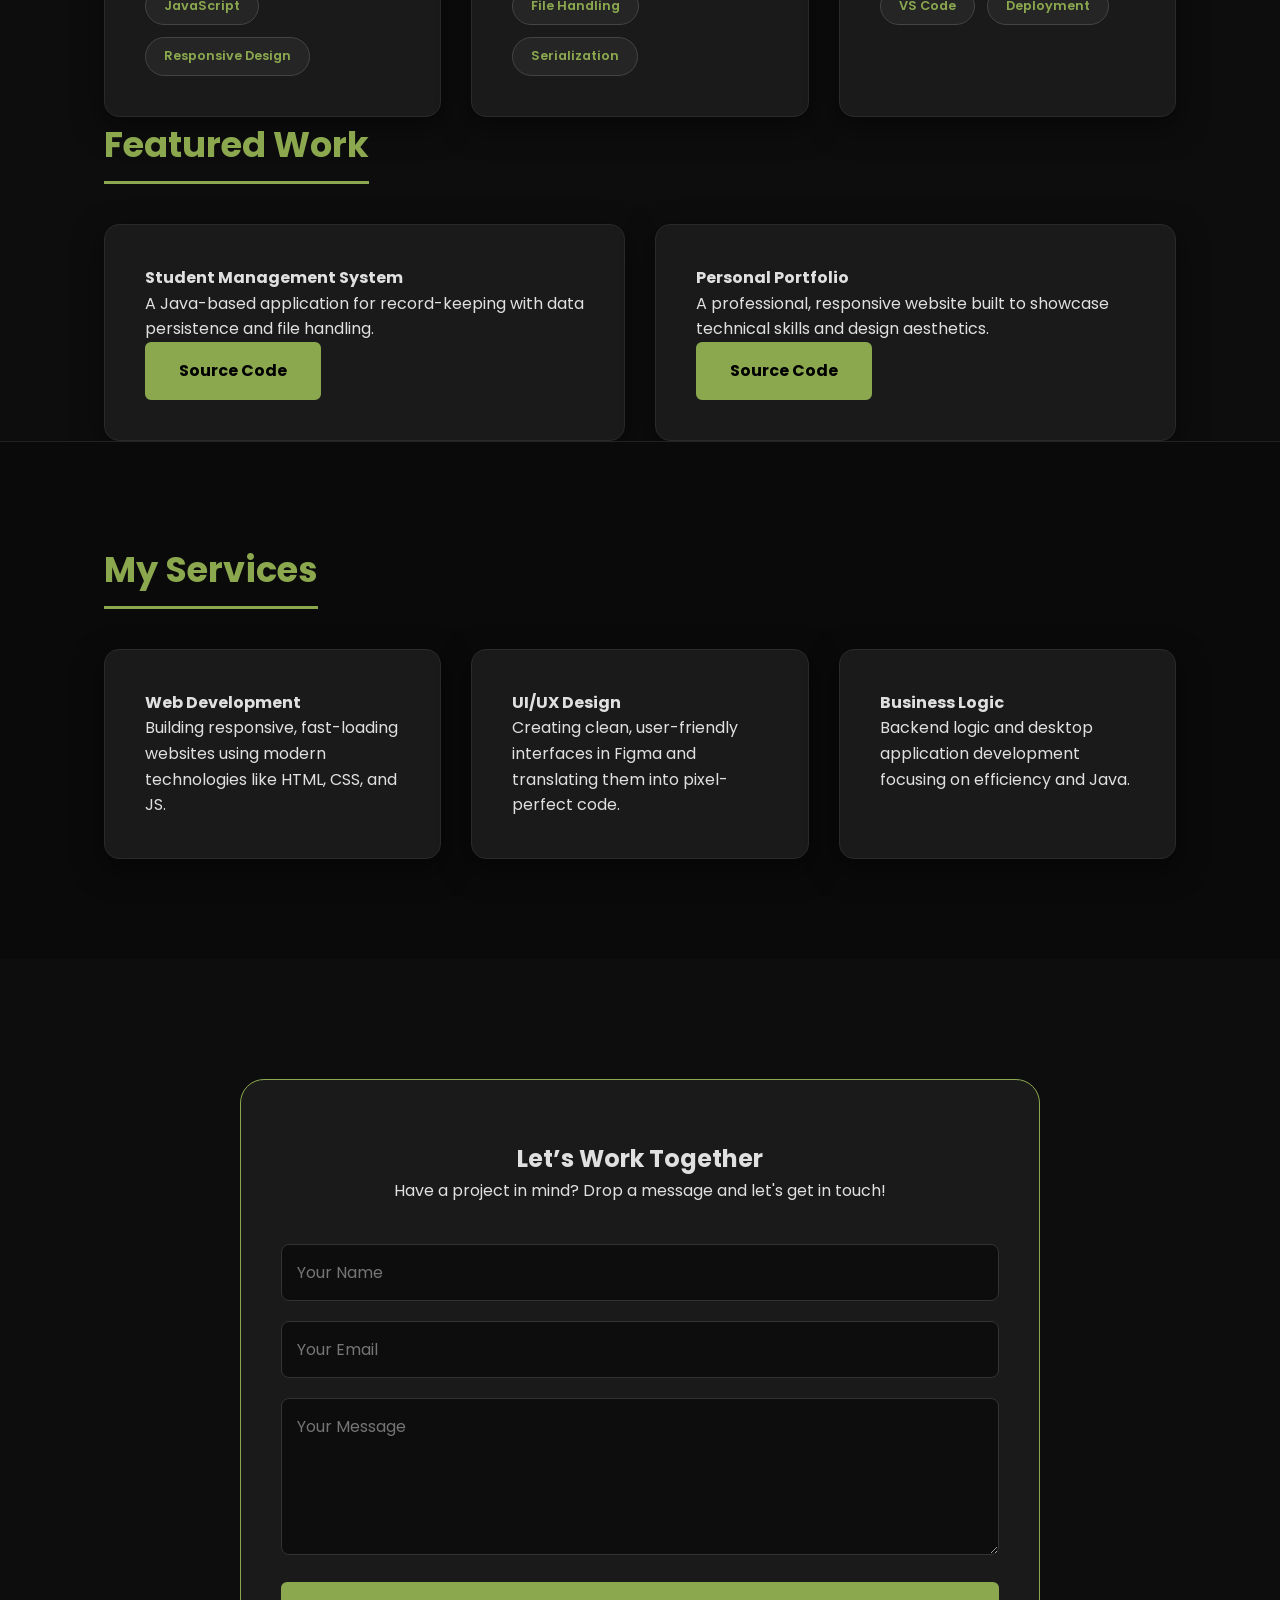
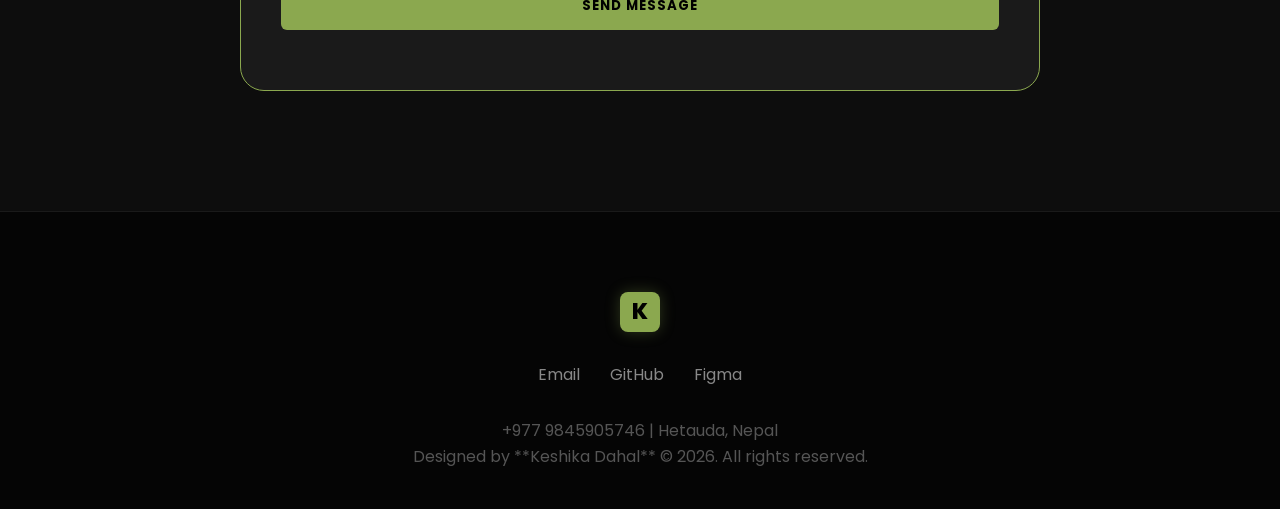
==== commit fa6f84cc: "Update index.html" ====
--- a/index.html
+++ b/index.html
@@ -115,7 +115,7 @@
             <div class="proj-card">
                 <h4>Student Management System</h4>
                 <p>A Java-based application for record-keeping with data persistence and file handling.</p>
-                <a href="#" class="proj-link">Source Code →</a>
+                <a href="your-link-here" class="btn primary-btn btn-sm">Source Code</a>
             </div>
             <div class="proj-card">
                 <h4>Personal Portfolio</h4>
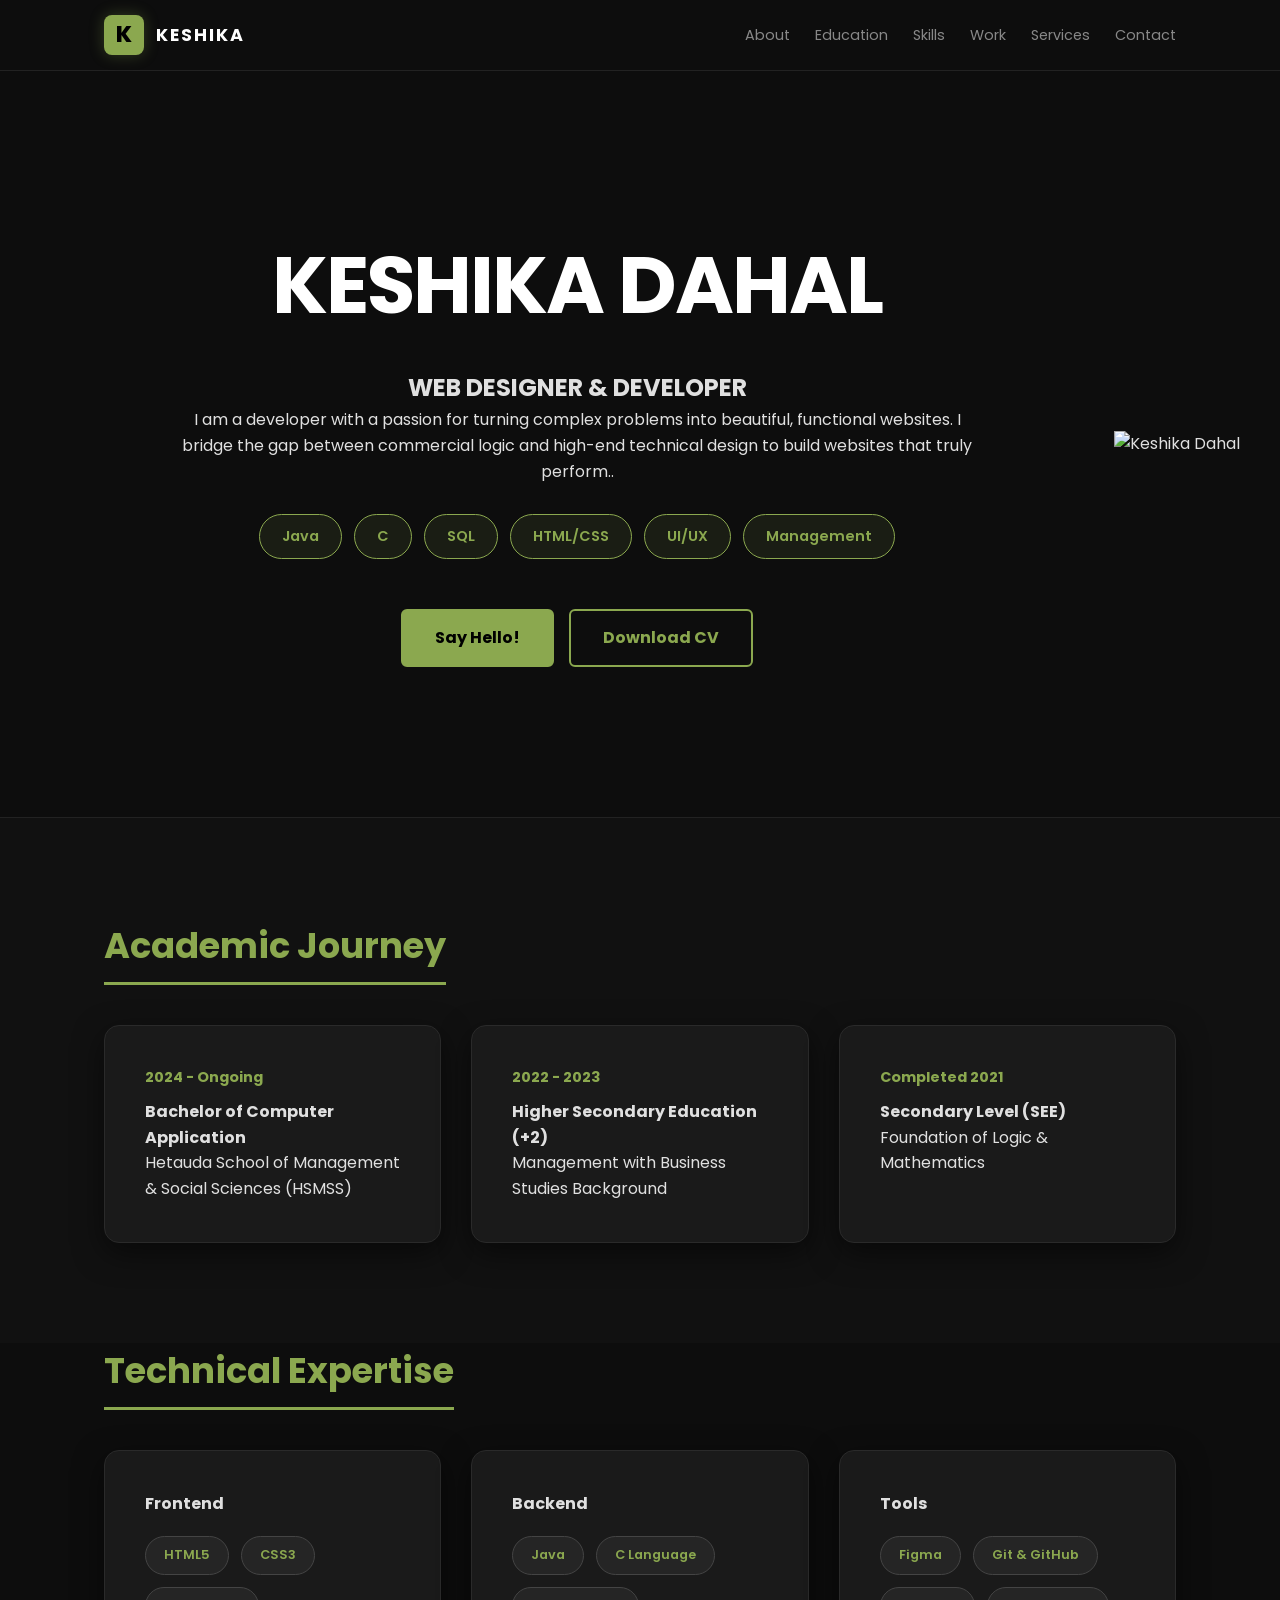
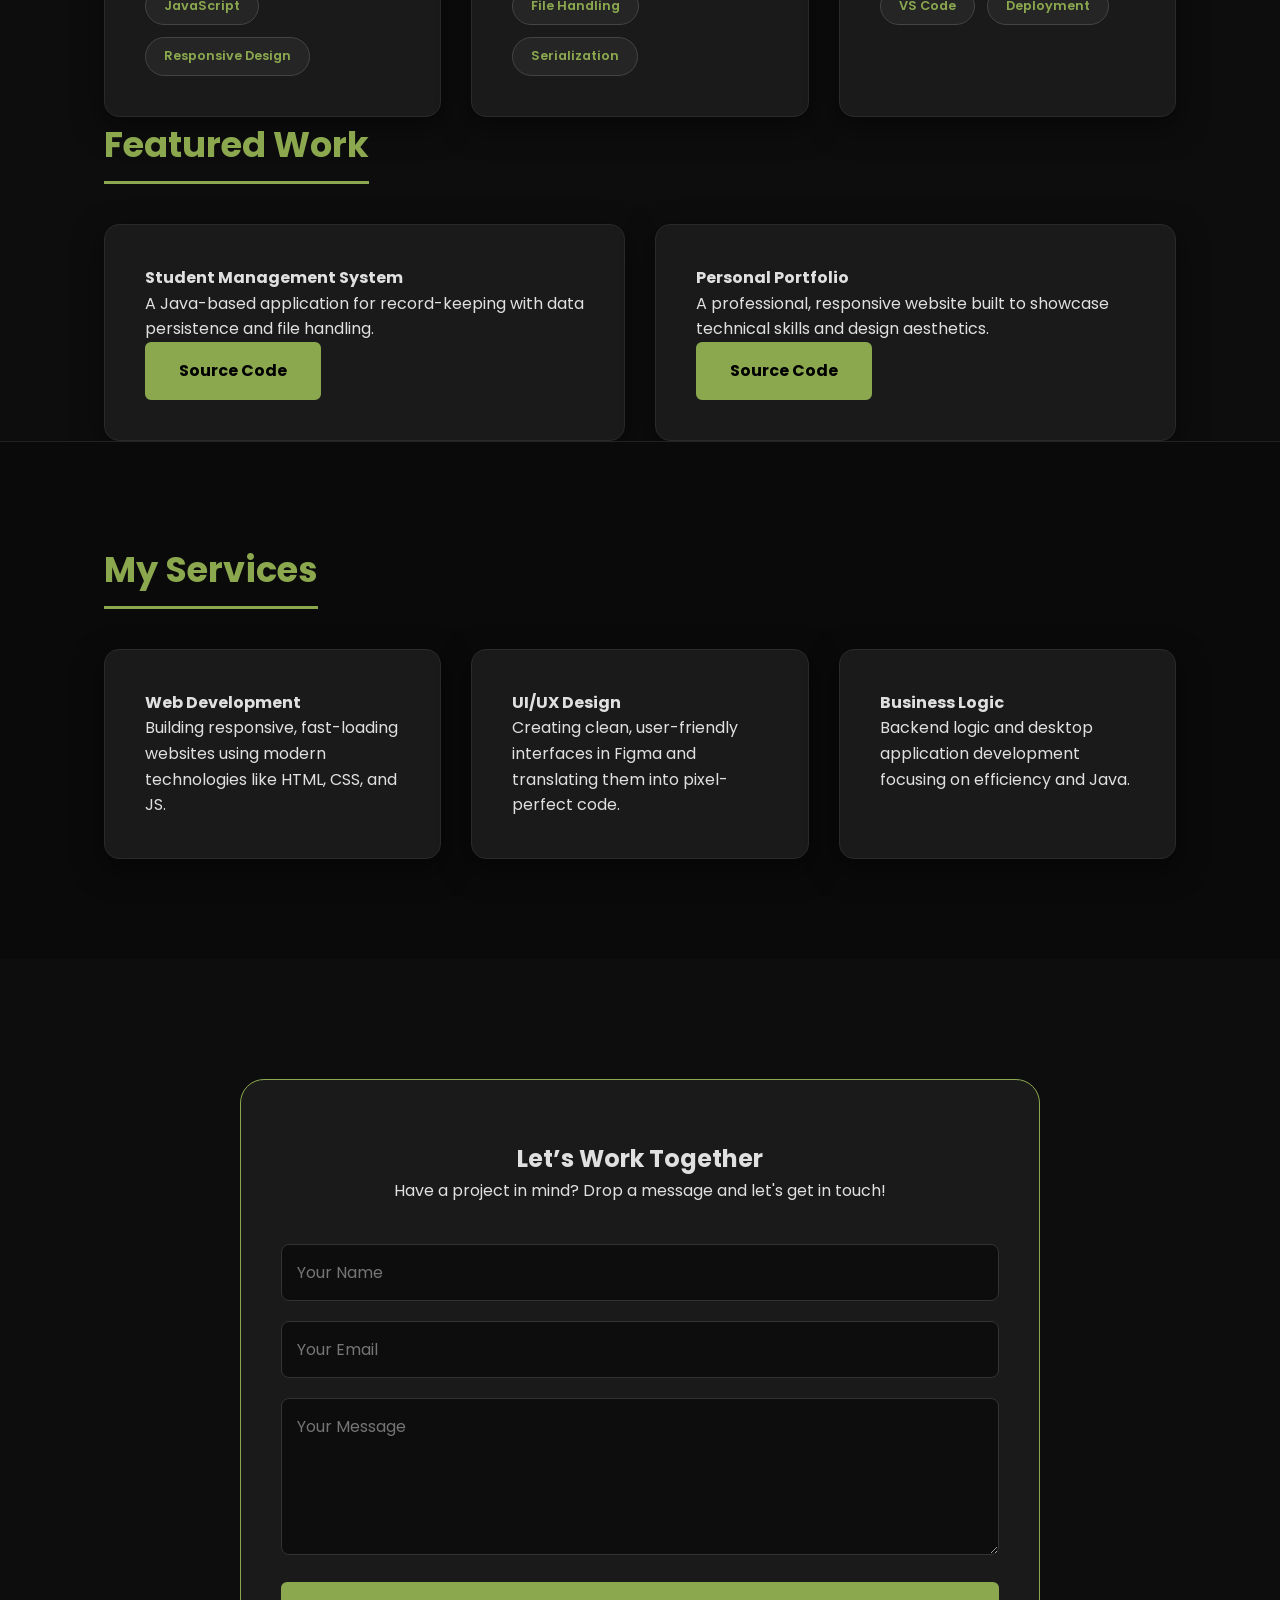
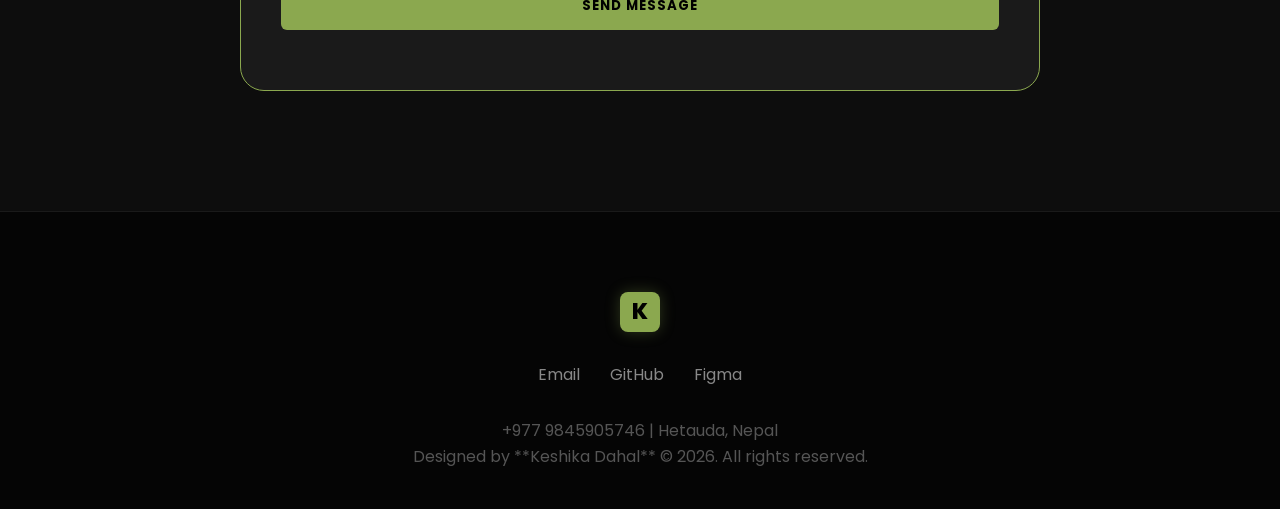
==== commit 9c815413: "Update index.html" ====
--- a/index.html
+++ b/index.html
@@ -40,6 +40,7 @@
             <h1>KESHIKA DAHAL</h1>
             <h2>WEB DESIGNER & DEVELOPER</h2>
             <p>I am a developer with a passion for turning complex problems into beautiful, functional websites. I bridge the gap between commercial logic and high-end technical design to build websites that truly perform..</p>
+            
 
 <div class="skills-container">
     <span class="skill-chip">Java</span>
@@ -57,6 +58,10 @@
                 <a href="my-resume.pdf" download class="btn btn-outline">Download CV</a>
             </div>
         </div>
+        <div class="hero-image">
+                <div class="image-wrapper">
+                    <img src="profile.jpg" alt="Keshika Dahal">
+                </div>
     </section>
 
     <section id="education" class="details-section reveal">
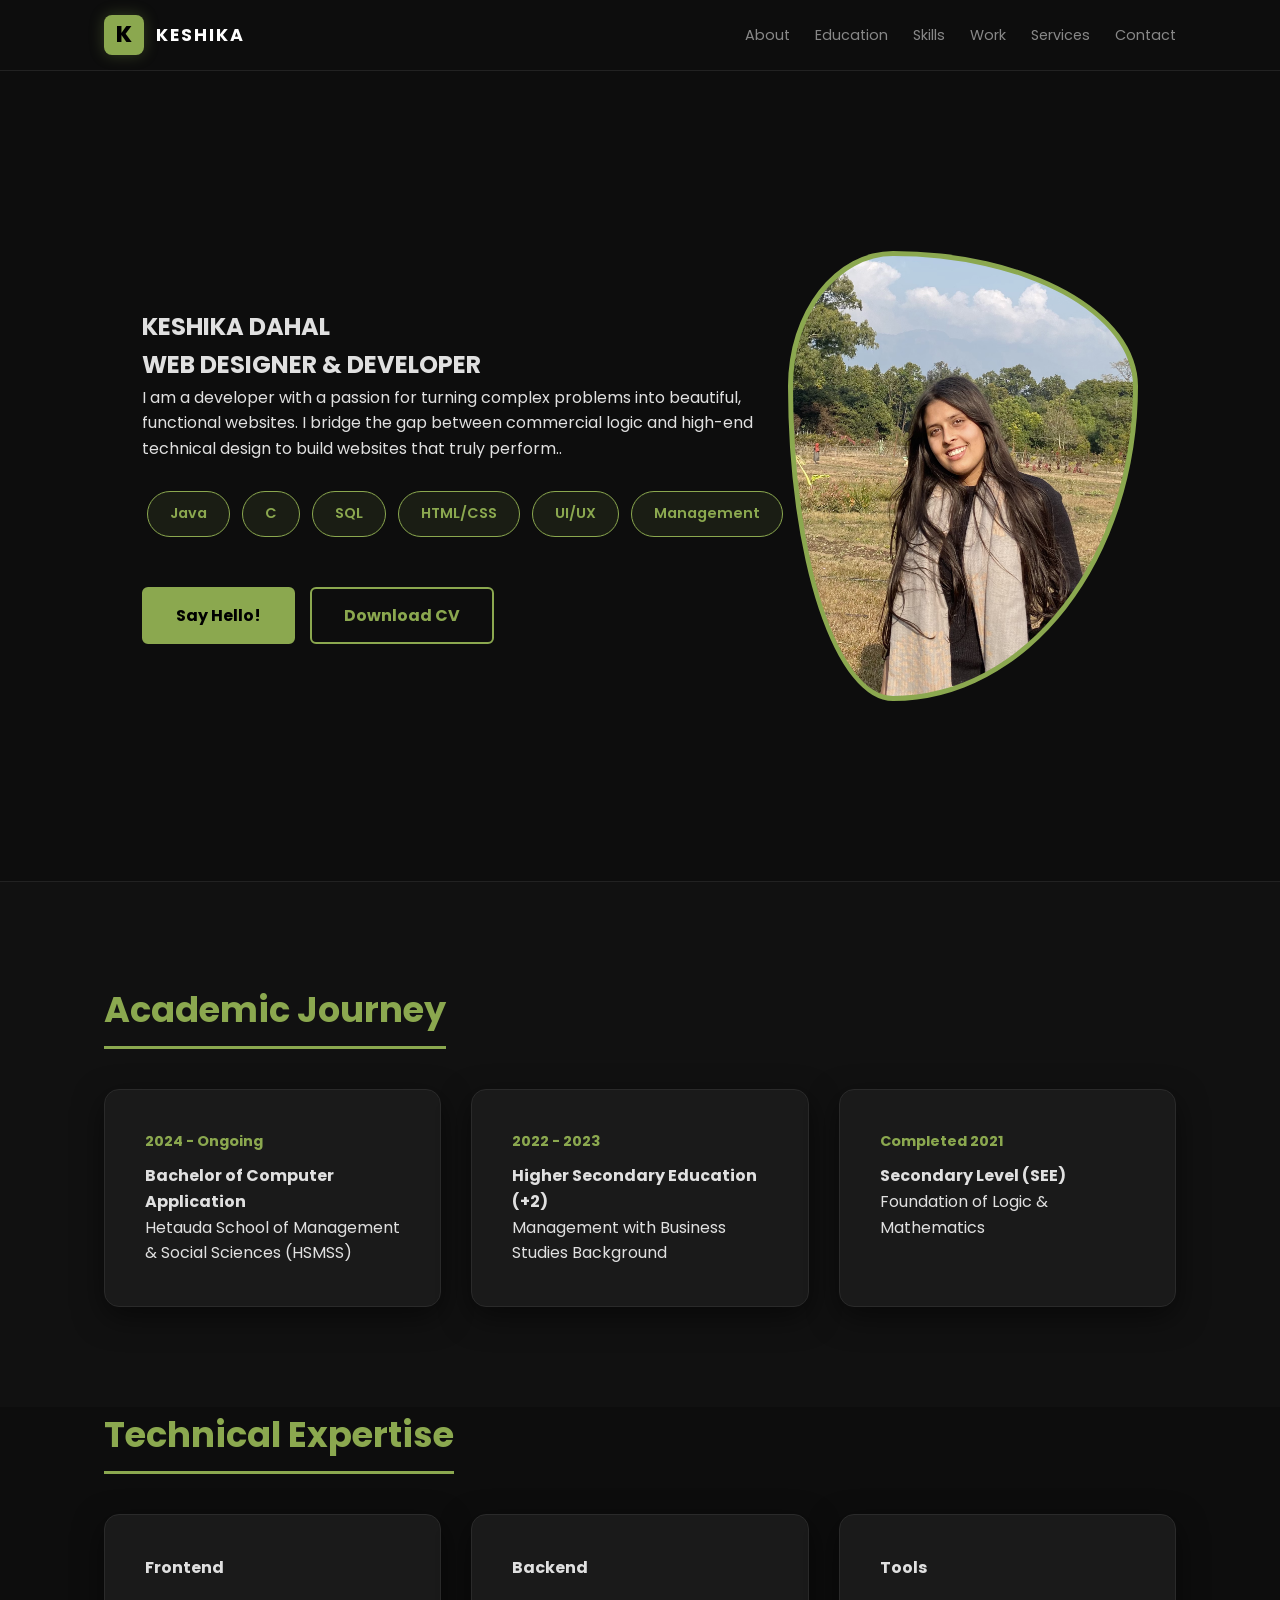
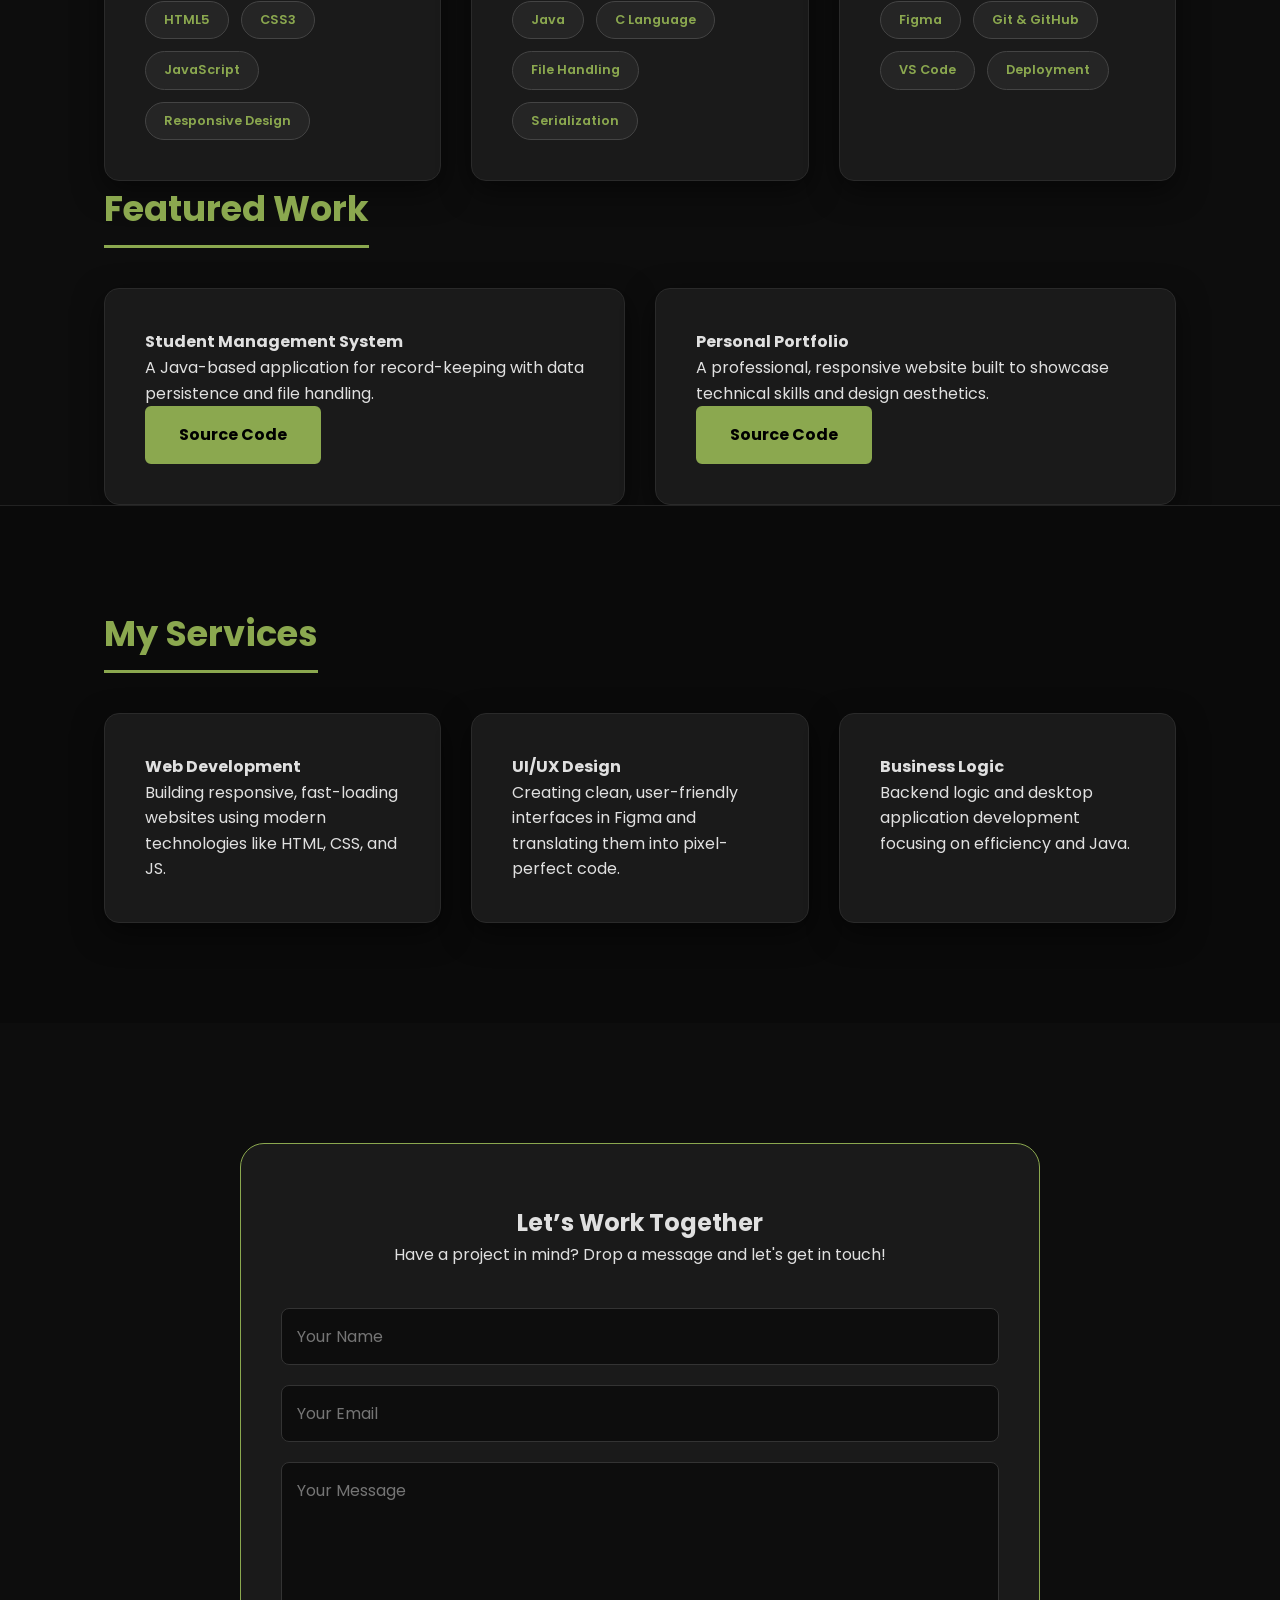
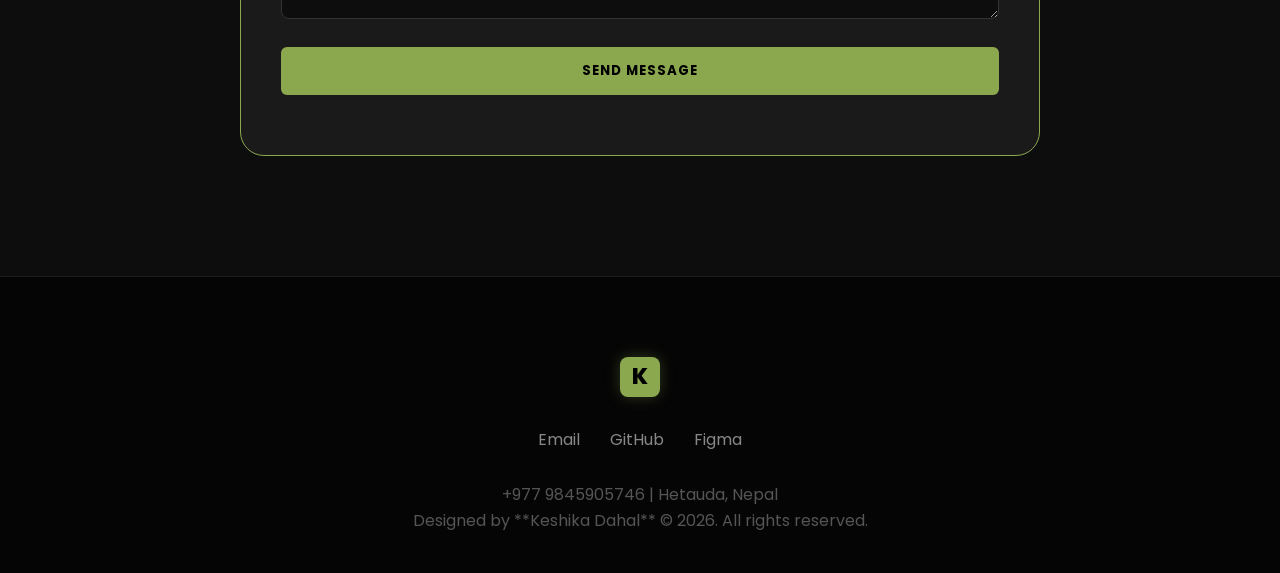
==== commit 72d4d9e8: "Update index.html" ====
--- a/index.html
+++ b/index.html
@@ -60,7 +60,7 @@
         </div>
         <div class="hero-image">
                 <div class="image-wrapper">
-                    <img src="profile.jpg" alt="Keshika Dahal">
+                    <img src="keshika.jpg" alt="Keshika Dahal">
                 </div>
     </section>
 
--- a/style.css
+++ b/style.css
@@ -52,31 +52,56 @@
 
 #menu-toggle { display: none; }
 
-/* Hero */
-.hero { 
-    display: flex; 
-    justify-content: center; 
-    align-items: center; 
-    text-align: center; /* This centers all your text */
-    padding: 150px 0; 
-    min-height: 80vh; /* Makes it feel big and airy */
-}
-
-.hero-content { 
-    max-width: 800px; /* Keeps the text from stretching too wide */
-    margin: 0 auto;
-}
-
-.hero-content h1 { 
-    font-size: 5rem; /* Larger, more confident title */
-    color: var(--text-light); 
-    letter-spacing: -2px; 
-    margin-bottom: 20px;
-}
-
-.hero-btns { 
-    justify-content: center; /* Centers your buttons */
-    margin-top: 40px; 
+/* Hero Layout with Photo */
+.hero {
+    min-height: 90vh;
+    display: flex;
+    align-items: center;
+    padding: 0 8%;
+}
+
+.hero-container {
+    display: flex;
+    align-items: center;
+    justify-content: space-between;
+    width: 100%;
+    gap: 50px;
+}
+
+.hero-text { flex: 1; }
+
+.hero-image {
+    flex: 1;
+    display: flex;
+    justify-content: center;
+}
+
+.image-wrapper {
+    position: relative;
+    width: 350px;
+    height: 450px;
+    background: var(--primary); /* The Olive Green */
+    border-radius: 30% 70% 70% 30% / 30% 30% 70% 70%; /* Trendy organic shape */
+    overflow: hidden;
+    border: 5px solid var(--primary);
+}
+
+.image-wrapper img {
+    width: 100%;
+    height: 100%;
+    object-fit: cover; /* This makes sure your face isn't stretched! */
+    filter: grayscale(20%); /* Optional: makes it look more editorial */
+}
+
+/* Mobile Fix: Stack them on top of each other */
+@media (max-width: 992px) {
+    .hero-container {
+        flex-direction: column-reverse;
+        text-align: center;
+        padding-top: 50px;
+    }
+    .hero-btns { justify-content: center; }
+    .image-wrapper { width: 250px; height: 300px; }
 }
 /* Buttons */
 .hero-btns { display: flex; gap: 15px; margin-top: 25px; }
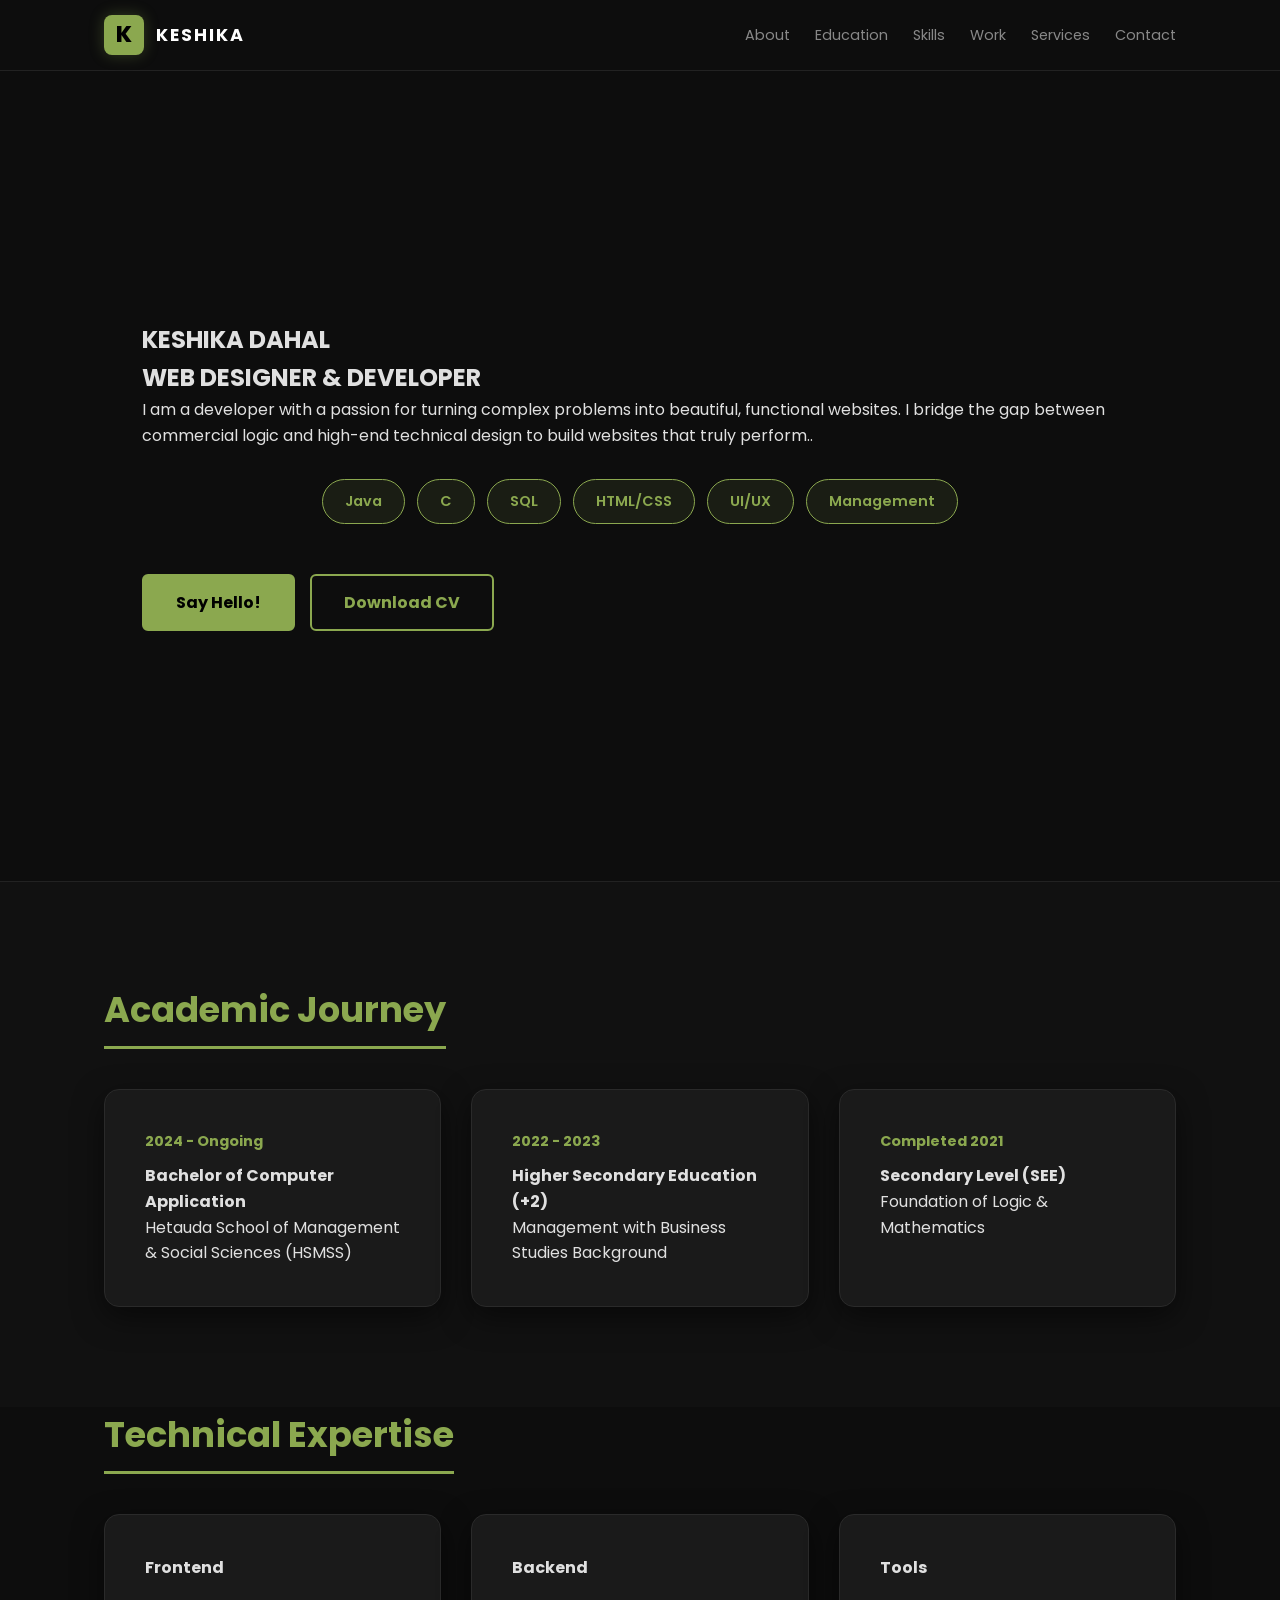
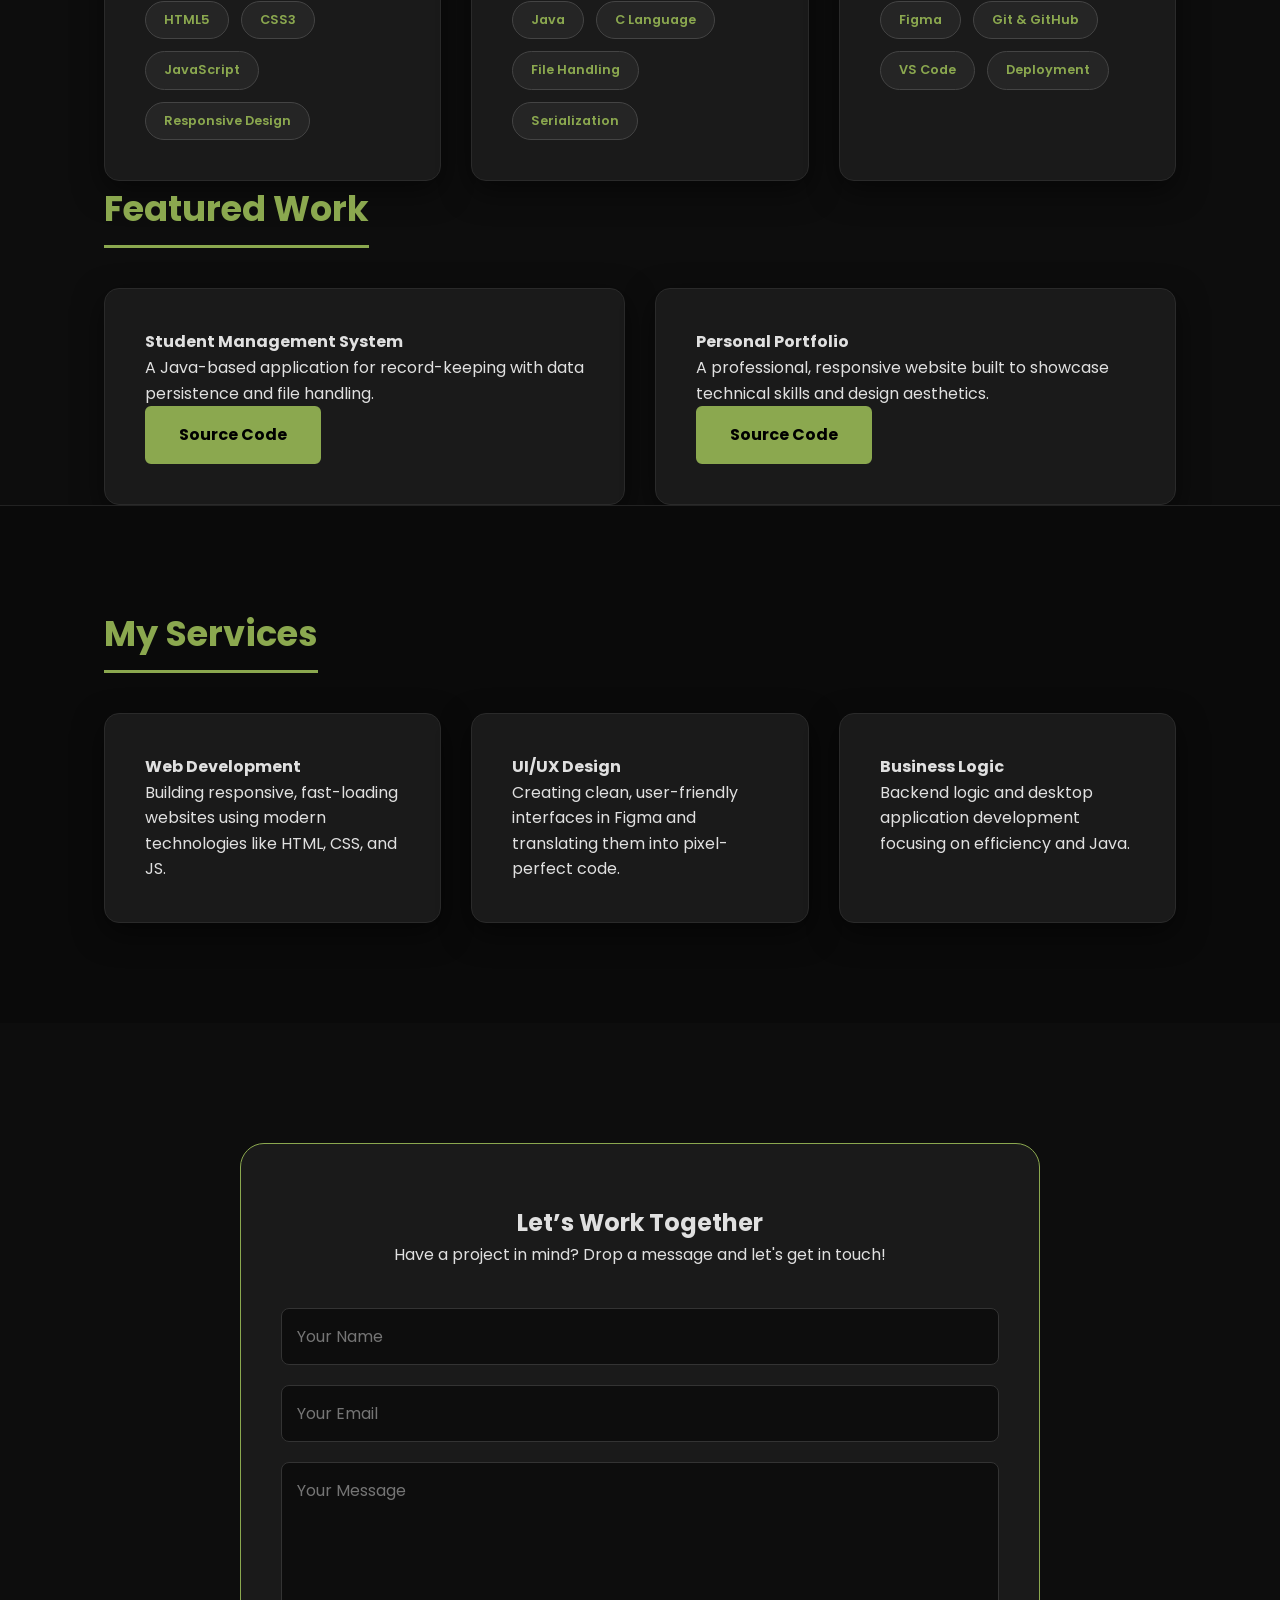
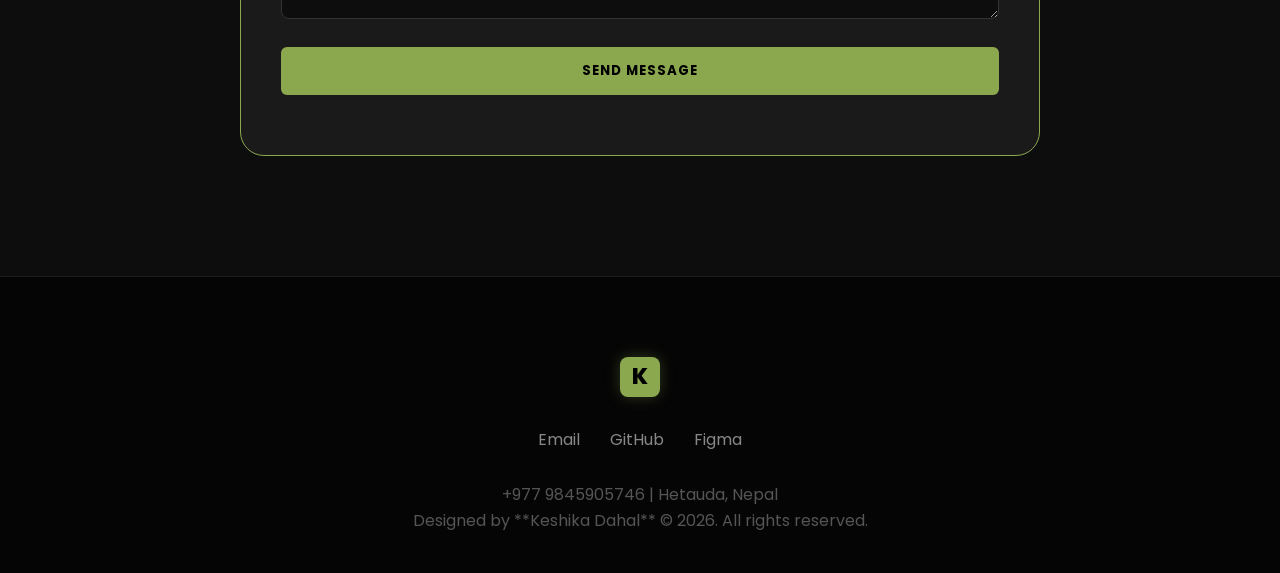
==== commit 9d5faa26: "Update index.html" ====
--- a/index.html
+++ b/index.html
@@ -58,10 +58,6 @@
                 <a href="my-resume.pdf" download class="btn btn-outline">Download CV</a>
             </div>
         </div>
-        <div class="hero-image">
-                <div class="image-wrapper">
-                    <img src="keshika.jpg" alt="Keshika Dahal">
-                </div>
     </section>
 
     <section id="education" class="details-section reveal">
